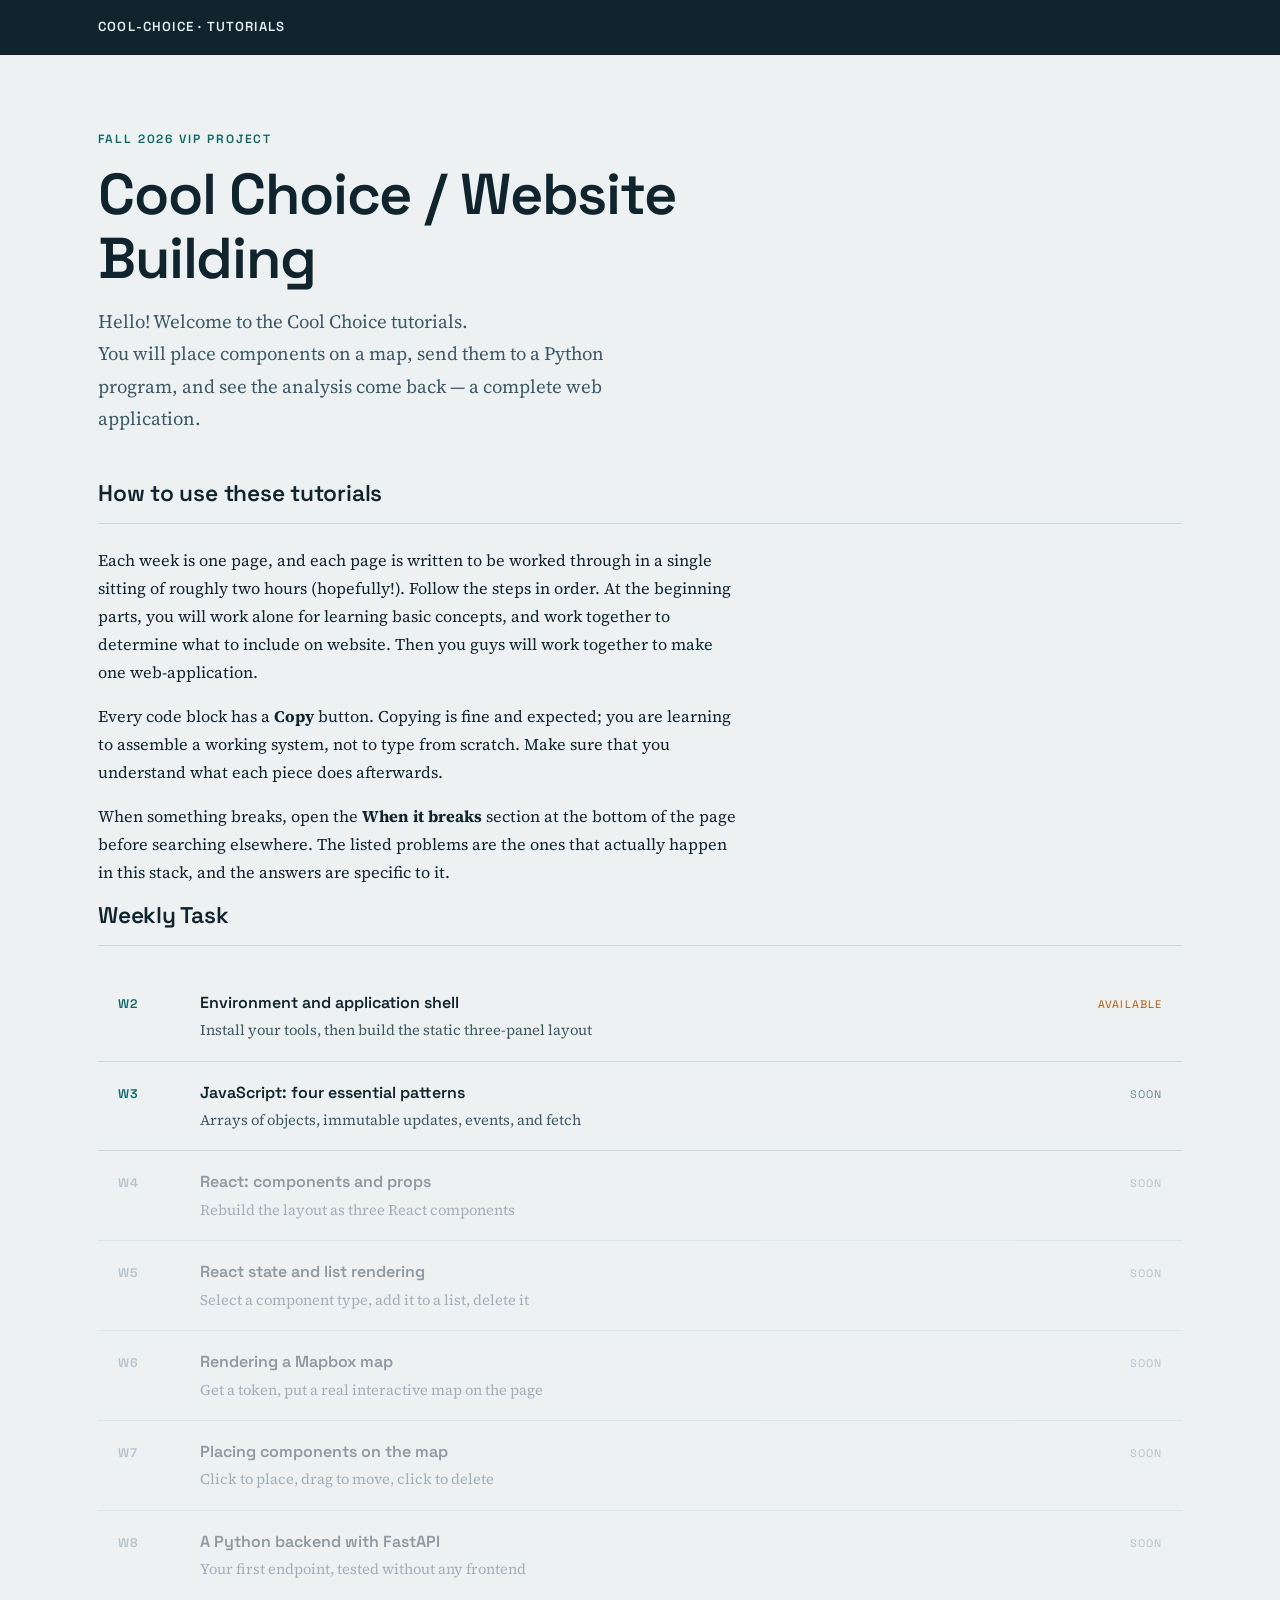
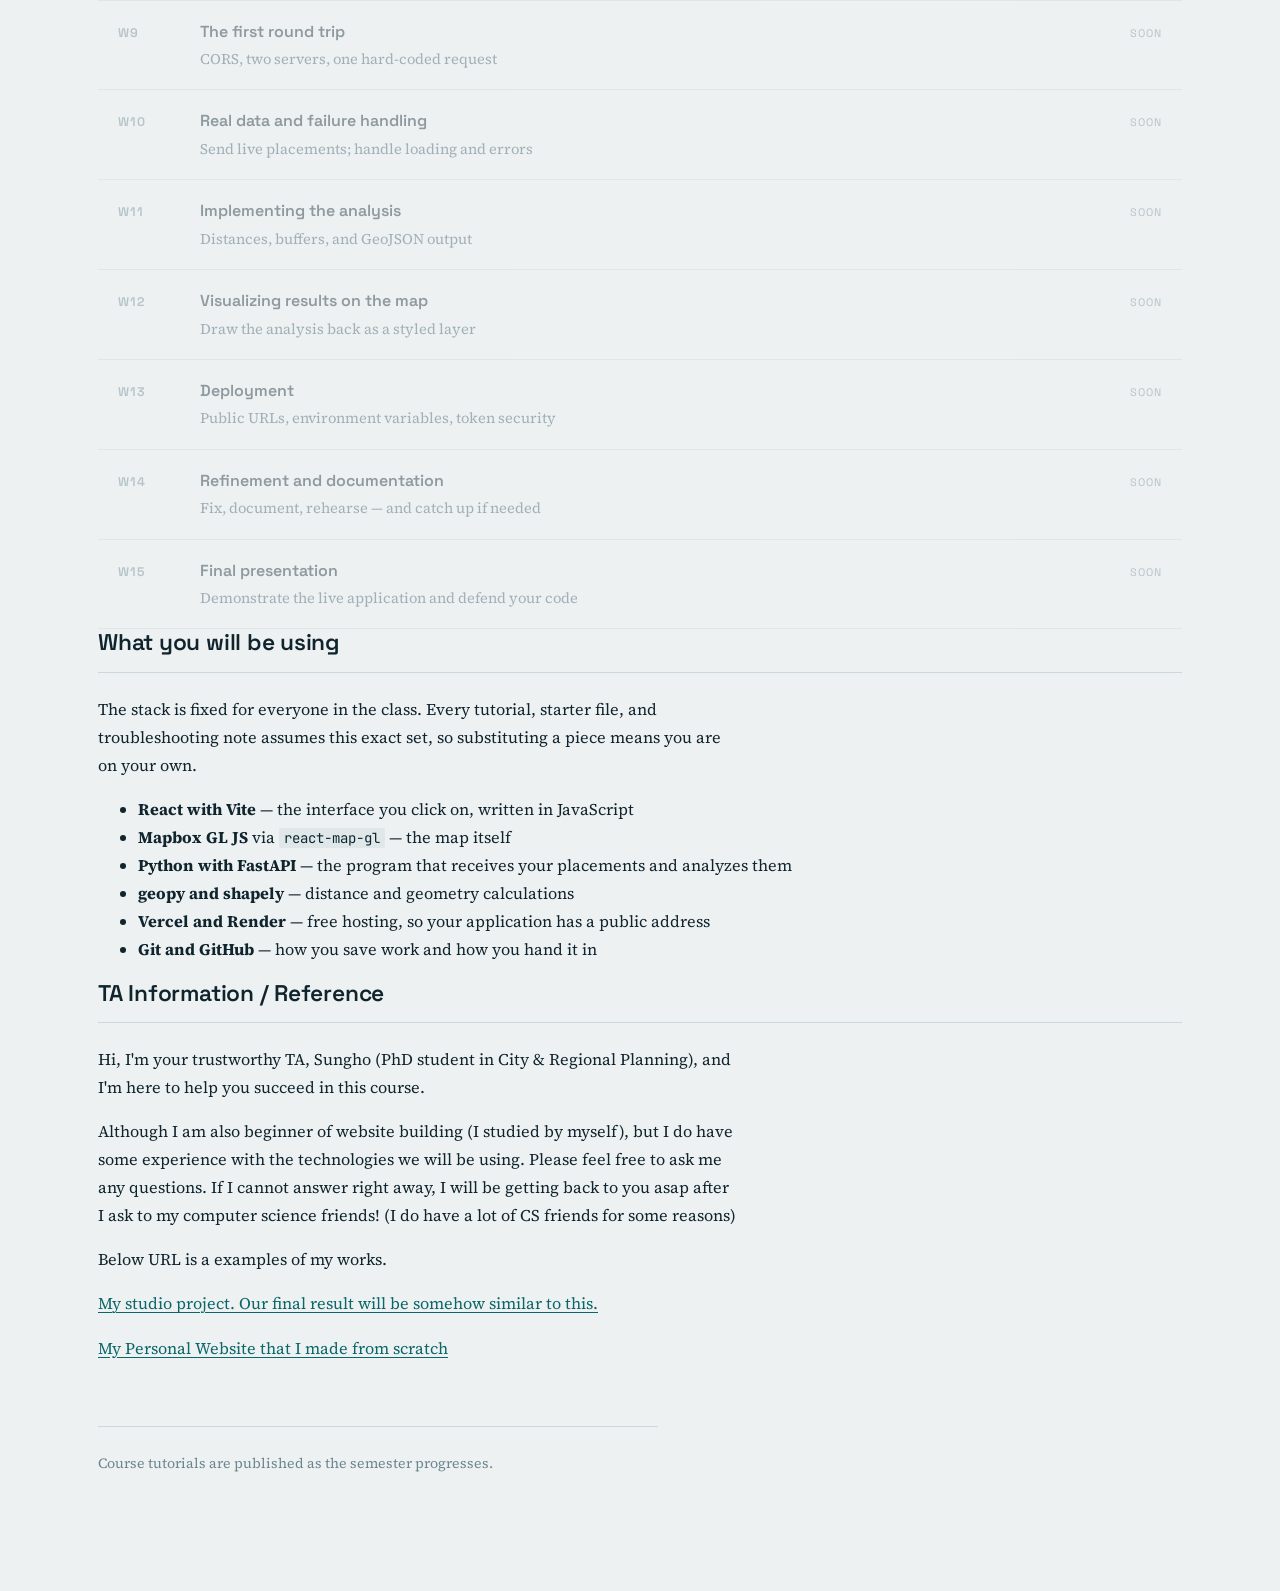
==== index.html @ d1369d83 "Week3 Update" ====
<!DOCTYPE html>
<html lang="en">
<head>
<meta charset="utf-8">
<meta name="viewport" content="width=device-width,initial-scale=1">
<title>Cool App — Weekly Tasks</title>
<link rel="preconnect" href="https://fonts.googleapis.com">
<link rel="preconnect" href="https://fonts.gstatic.com" crossorigin>
<link href="https://fonts.googleapis.com/css2?family=Space+Grotesk:wght@400;500;600;700&family=Source+Serif+4:opsz,wght@8..60,400;8..60,600;8..60,700&family=JetBrains+Mono:wght@400;500&display=swap" rel="stylesheet">
<link rel="stylesheet" href="assets/style.css">
</head>
<body>

<header class="topbar">
  <div class="topbar-inner">
    <a class="brand" href="index.html">Cool-Choice · Tutorials</a>
  </div>
</header>

<div class="shell">

  <div class="hero">
    <p class="eyebrow">Fall 2026 VIP Project</p>
    <h1>Cool Choice / Website Building</h1>
    <p class="dek">Hello! Welcome to the Cool Choice tutorials.</p>
    <p class="dek">You will place components on a map, send them to a Python program, and see the analysis come back — a complete web application.</p>

  </div>

  <section>
    <h2>How to use these tutorials</h2>
    <hr class="h2-rule">
    <p>Each week is one page, and each page is written to be worked through in a single sitting of roughly two hours (hopefully!). Follow the steps in order. At the beginning parts, you will work alone for learning basic concepts, and work together to determine what to include on website. Then you guys will work together to make one web-application.</p>
    <p>Every code block has a <strong>Copy</strong> button. Copying is fine and expected; you are learning to assemble a working system, not to type from scratch. Make sure that you understand what each piece does afterwards.</p>
    <p>When something breaks, open the <strong>When it breaks</strong> section at the bottom of the page before searching elsewhere. The listed problems are the ones that actually happen in this stack, and the answers are specific to it.</p>
  </section>

  <section>
    <h2>Weekly Task</h2>
    <hr class="h2-rule">
    <ul class="weeks">
      <li><a href="week02.html">
        <span class="wk">W2</span>
        <span class="ttl">Environment and application shell<span class="sub">Install your tools, then build the static three-panel layout</span></span>
        <span class="tag ms">Available</span>
      </a></li>
      <li><a href="week03.html">
        <span class="wk">W3</span>
        <span class="ttl">JavaScript: four essential patterns<span class="sub">Arrays of objects, immutable updates, events, and fetch</span></span>
        <span class="tag">Soon</span>
      </a></li>
      <li><span class="locked">
        <span class="wk">W4</span>
        <span class="ttl">React: components and props<span class="sub">Rebuild the layout as three React components</span></span>
        <span class="tag">Soon</span>
      </a></li>
      <li><span class="locked">
        <span class="wk">W5</span>
        <span class="ttl">React state and list rendering<span class="sub">Select a component type, add it to a list, delete it</span></span>
        <span class="tag">Soon</span>
      </a></li>
      <li><span class="locked">
        <span class="wk">W6</span>
        <span class="ttl">Rendering a Mapbox map<span class="sub">Get a token, put a real interactive map on the page</span></span>
        <span class="tag">Soon</span>
      </a></li>
      <li><span class="locked">
        <span class="wk">W7</span>
        <span class="ttl">Placing components on the map<span class="sub">Click to place, drag to move, click to delete</span></span>
        <span class="tag">Soon</span>
      </span></li>
      <li><span class="locked">
        <span class="wk">W8</span>
        <span class="ttl">A Python backend with FastAPI<span class="sub">Your first endpoint, tested without any frontend</span></span>
        <span class="tag">Soon</span>
      </span></li>
      <li><span class="locked">
        <span class="wk">W9</span>
        <span class="ttl">The first round trip<span class="sub">CORS, two servers, one hard-coded request</span></span>
        <span class="tag">Soon</span>
      </span></li>
      <li><span class="locked">
        <span class="wk">W10</span>
        <span class="ttl">Real data and failure handling<span class="sub">Send live placements; handle loading and errors</span></span>
        <span class="tag">Soon</span>
      </span></li>
      <li><span class="locked">
        <span class="wk">W11</span>
        <span class="ttl">Implementing the analysis<span class="sub">Distances, buffers, and GeoJSON output</span></span>
        <span class="tag">Soon</span>
      </span></li>
      <li><span class="locked">
        <span class="wk">W12</span>
        <span class="ttl">Visualizing results on the map<span class="sub">Draw the analysis back as a styled layer</span></span>
        <span class="tag">Soon</span>
      </span></li>
      <li><span class="locked">
        <span class="wk">W13</span>
        <span class="ttl">Deployment<span class="sub">Public URLs, environment variables, token security</span></span>
        <span class="tag">Soon</span>
      </span></li>
      <li><span class="locked">
        <span class="wk">W14</span>
        <span class="ttl">Refinement and documentation<span class="sub">Fix, document, rehearse — and catch up if needed</span></span>
        <span class="tag">Soon</span>
      </span></li>
      <li><span class="locked">
        <span class="wk">W15</span>
        <span class="ttl">Final presentation<span class="sub">Demonstrate the live application and defend your code</span></span>
        <span class="tag">Soon</span>
      </span></li>
    </ul>
  </section>

  <section>
    <h2>What you will be using</h2>
    <hr class="h2-rule">
    <p>The stack is fixed for everyone in the class. Every tutorial, starter file, and troubleshooting note assumes this exact set, so substituting a piece means you are on your own.</p>
    <ul>
      <li><strong>React with Vite</strong> — the interface you click on, written in JavaScript</li>
      <li><strong>Mapbox GL JS</strong> via <code>react-map-gl</code> — the map itself</li>
      <li><strong>Python with FastAPI</strong> — the program that receives your placements and analyzes them</li>
      <li><strong>geopy and shapely</strong> — distance and geometry calculations</li>
      <li><strong>Vercel and Render</strong> — free hosting, so your application has a public address</li>
      <li><strong>Git and GitHub</strong> — how you save work and how you hand it in</li>
    </ul>
  </section>

  <section>
    <h2>TA Information / Reference</h2>
    <hr class="h2-rule">
    <p>Hi, I'm your trustworthy TA, Sungho (PhD student in City & Regional Planning), and I'm here to help you succeed in this course.</p>
    <p>Although I am also beginner of website building (I studied by myself), but I do have some experience with the technologies we will be using. Please feel free to ask me any questions. If I cannot answer right away, I will be getting back to you asap after I ask to my computer science friends! (I do have a lot of CS friends for some reasons)</p>
    <p>Below URL is a examples of my works.</p>
    <p><a href="https://synn-arch.github.io/BanchoHistory/" target="_blank" rel="noopener noreferrer">My studio project. Our final result will be somehow similar to this.</a></p>
    <p><a href="https://sunghosynn.xyz/" target="_blank" rel="noopener noreferrer">My Personal Website that I made from scratch</a></p>
  </section>

  <p class="foot">Course tutorials are published as the semester progresses.</p>

</div>

<script src="assets/app.js"></script>
</body>
</html>
---- assets/style.css ----
/* =========================================================
   Spatial App — course tutorials
   Shared stylesheet
   ========================================================= */

:root {
  --ink:        #10242E;
  --ink-2:      #3B5866;
  --ink-3:      #6B858F;
  --paper:      #EDF1F2;
  --surface:    #FFFFFF;
  --rule:       #CBD8DC;
  --rule-soft:  #E1E9EB;
  --accent:     #0F8B8D;
  --accent-deep:#0A6668;
  --accent-wash:#E3F1F1;
  --amber:      #B45309;
  --amber-wash: #FDF4E7;
  --amber-rule: #E8C89A;
  --code-bg:    #0D2029;
  --code-fg:    #D9E6EA;
  --code-dim:   #7FA0AB;

  --shell: 1140px;
  --spine: 210px;

  --font-display: "Space Grotesk", "Segoe UI", sans-serif;
  --font-body: "Source Serif 4", Georgia, serif;
  --font-mono: "JetBrains Mono", "SFMono-Regular", Consolas, monospace;
}

*, *::before, *::after { box-sizing: border-box; }

html { scroll-behavior: smooth; scroll-padding-top: 90px; }
@media (prefers-reduced-motion: reduce) {
  html { scroll-behavior: auto; }
  * { animation-duration: 0.01ms !important; transition-duration: 0.01ms !important; }
}

body {
  margin: 0;
  background: var(--paper);
  color: var(--ink);
  font-family: var(--font-body);
  font-size: 1.02rem;
  line-height: 1.72;
  -webkit-font-smoothing: antialiased;
}

/* ---------- top bar ---------------------------------- */

.topbar {
  position: sticky;
  top: 0;
  z-index: 40;
  background: var(--ink);
  color: #E6EEF0;
  border-bottom: 1px solid #0A1A22;
}
.topbar-inner {
  max-width: var(--shell);
  margin: 0 auto;
  padding: 0 28px;
  height: 54px;
  display: flex;
  align-items: center;
  gap: 22px;
}
.brand {
  font-family: var(--font-display);
  font-weight: 600;
  font-size: 0.82rem;
  letter-spacing: 0.09em;
  text-transform: uppercase;
  color: #E6EEF0;
  text-decoration: none;
  white-space: nowrap;
}
.brand:hover { color: #fff; }

.ticks { display: flex; gap: 3px; margin-left: auto; align-items: center; }
.ticks .tick {
  width: 13px; height: 5px;
  background: #2C4653;
  border-radius: 1px;
}
.ticks .tick.done { background: #547682; }
.ticks .tick.now  { background: var(--accent); width: 26px; }
.ticks-label {
  font-family: var(--font-display);
  font-size: 0.72rem;
  letter-spacing: 0.08em;
  color: #93AEB7;
  margin-left: 10px;
  white-space: nowrap;
}
@media (max-width: 720px) { .ticks { display: none; } }

/* ---------- page frame ------------------------------- */

.shell {
  max-width: var(--shell);
  margin: 0 auto;
  padding: 0 28px 100px;
}

.layout {
  display: grid;
  grid-template-columns: var(--spine) minmax(0, 1fr);
  gap: 48px;
  align-items: start;
}
@media (max-width: 940px) {
  .layout { grid-template-columns: minmax(0, 1fr); gap: 0; }
}

/* ---------- header ----------------------------------- */

.page-head { padding: 52px 0 30px; }
.eyebrow {
  font-family: var(--font-display);
  font-size: 0.75rem;
  font-weight: 600;
  letter-spacing: 0.16em;
  text-transform: uppercase;
  color: var(--accent-deep);
  margin: 0 0 12px;
}
h1 {
  font-family: var(--font-display);
  font-weight: 600;
  font-size: clamp(1.72rem, 5.4vw, 2.85rem);
  line-height: 1.12;
  letter-spacing: -0.02em;
  margin: 0 0 14px;
}
.dek {
  font-size: 1.12rem;
  color: var(--ink-2);
  max-width: 80ch;
  margin: 0;
}
.meta {
  display: flex;
  flex-wrap: wrap;
  gap: 8px 10px;
  margin-top: 22px;
  padding-top: 20px;
  border-top: 1px solid var(--rule);
}
.chip {
  font-family: var(--font-display);
  font-size: 0.74rem;
  letter-spacing: 0.05em;
  text-transform: uppercase;
  color: var(--ink-2);
  background: var(--surface);
  border: 1px solid var(--rule);
  border-radius: 2px;
  padding: 5px 10px;
}
.chip.hot {
  color: #fff;
  background: var(--accent-deep);
  border-color: var(--accent-deep);
}

/* ---------- waypoint spine --------------------------- */

.spine {
  position: sticky;
  top: 86px;
  padding-top: 52px;
}
@media (max-width: 940px) { .spine { display: none; } }

.spine-title {
  font-family: var(--font-display);
  font-size: 0.7rem;
  font-weight: 600;
  letter-spacing: 0.14em;
  text-transform: uppercase;
  color: var(--ink-3);
  margin: 0 0 16px;
}
.spine ol { list-style: none; margin: 0; padding: 0; position: relative; }
.spine ol::before {
  content: "";
  position: absolute;
  left: 6px; top: 8px; bottom: 8px;
  border-left: 1px dashed var(--rule);
}
.spine li { position: relative; padding: 0 0 15px 26px; }
.spine li::before {
  content: "";
  position: absolute;
  left: 2px; top: 8px;
  width: 9px; height: 9px;
  border-radius: 50%;
  background: var(--paper);
  border: 1.5px solid var(--rule);
  transition: background 0.18s, border-color 0.18s, transform 0.18s;
}
.spine a {
  font-family: var(--font-display);
  font-size: 0.82rem;
  line-height: 1.4;
  color: var(--ink-2);
  text-decoration: none;
  display: block;
}
.spine a:hover { color: var(--accent-deep); }
.spine li.active::before {
  background: var(--accent);
  border-color: var(--accent);
  transform: scale(1.25);
}
.spine li.active a { color: var(--ink); font-weight: 600; }

/* ---------- sections --------------------------------- */

.content { min-width: 0; }
.content > section { padding-top: 8px; margin-bottom: 46px; }

h2 {
  font-family: var(--font-display);
  font-weight: 600;
  font-size: 1.42rem;
  letter-spacing: -0.01em;
  line-height: 1.25;
  margin: 0 0 4px;
  display: flex;
  align-items: baseline;
  gap: 12px;
}
h2 .n {
  font-size: 0.78rem;
  font-weight: 600;
  letter-spacing: 0.08em;
  color: var(--accent-deep);
  background: var(--accent-wash);
  border-radius: 2px;
  padding: 3px 7px;
  flex: none;
  transform: translateY(-2px);
}
.h2-rule { border: 0; border-top: 1px solid var(--rule); margin: 14px 0 22px; }

h3 {
  font-family: var(--font-display);
  font-weight: 600;
  font-size: 1.02rem;
  letter-spacing: 0.01em;
  margin: 30px 0 8px;
}

p { margin: 0 0 16px; max-width: 80ch; }
.content ul, .content ol { max-width: 80ch; padding-left: 22px; margin: 0 0 16px; }
.content li { margin-bottom: 7px; }

a { color: var(--accent-deep); text-underline-offset: 3px; }
a:hover { color: var(--ink); }

strong { font-weight: 700; }

code {
  font-family: var(--font-mono);
  font-size: 0.86em;
  background: #DFE7E9;
  color: #0B2731;
  padding: 1px 5px;
  border-radius: 2px;
  overflow-wrap: anywhere;
}

p, li, h1, h2, h3, .dek, .ttl, summary { overflow-wrap: break-word; }

/* ---------- goals card ------------------------------- */

.goals {
  background: var(--surface);
  border: 1px solid var(--rule);
  border-left: 3px solid var(--accent);
  border-radius: 3px;
  padding: 22px 26px 8px;
  margin-bottom: 42px;
}
.goals h2 { font-size: 0.76rem; letter-spacing: 0.14em; text-transform: uppercase; color: var(--ink-3); margin-bottom: 12px; }
.goals ul { list-style: none; padding: 0; margin: 0; }
.goals li {
  position: relative;
  padding-left: 22px;
  margin-bottom: 9px;
  color: var(--ink-2);
}
.goals li::before {
  content: "";
  position: absolute;
  left: 2px; top: 11px;
  width: 7px; height: 7px;
  background: var(--accent);
  border-radius: 50%;
}

/* ---------- code blocks ------------------------------ */

figure.code {
  margin: 20px 0 24px;
  min-width: 0;
  max-width: 100%;
  background: var(--code-bg);
  border-radius: 4px;
  overflow: hidden;
}
figure.code .bar {
  display: flex;
  align-items: center;
  gap: 12px;
  padding: 8px 12px 8px 14px;
  background: #0A1A22;
  border-bottom: 1px solid #1B333E;
}
figure.code .file {
  font-family: var(--font-mono);
  font-size: 0.74rem;
  color: var(--code-dim);
  letter-spacing: 0.02em;
}
figure.code .copy {
  margin-left: auto;
  font-family: var(--font-display);
  font-size: 0.7rem;
  font-weight: 500;
  letter-spacing: 0.08em;
  text-transform: uppercase;
  color: #9FBCC5;
  background: transparent;
  border: 1px solid #26424F;
  border-radius: 2px;
  padding: 4px 10px;
  cursor: pointer;
  transition: color 0.15s, border-color 0.15s, background 0.15s;
}
figure.code .copy:hover { color: #fff; border-color: #3E6675; background: #14293380; }
figure.code .copy.ok { color: #6FD3C8; border-color: #2E6A63; }
figure.code pre {
  margin: 0;
  padding: 16px 18px;
  overflow-x: auto;
}
figure.code code {
  background: none;
  overflow-wrap: normal;
  color: var(--code-fg);
  padding: 0;
  font-size: 0.83rem;
  line-height: 1.52;
  white-space: pre;
}
figure.code .cm { color: #6C8F9B; font-style: italic; }
figure.code .todo { color: #F0B45E; font-style: italic; }

/* terminal variant */
figure.code.term { background: #08161C; }
figure.code.term .bar { background: #061219; }
figure.code.term code { color: #C6DDE2; }
figure.code.term .pr { color: #4FA8A0; }

/* ---------- callouts --------------------------------- */

.note, .warn {
  border-radius: 3px;
  padding: 16px 20px;
  margin: 22px 0 26px;
  font-size: 0.97rem;
}
.note p:last-child, .warn p:last-child { margin-bottom: 0; }
.note {
  background: var(--surface);
  border: 1px solid var(--rule);
  border-left: 3px solid var(--ink-3);
}
.warn {
  background: var(--amber-wash);
  border: 1px solid var(--amber-rule);
  border-left: 3px solid var(--amber);
}
.note .lbl, .warn .lbl {
  display: block;
  font-family: var(--font-display);
  font-size: 0.7rem;
  font-weight: 600;
  letter-spacing: 0.14em;
  text-transform: uppercase;
  margin-bottom: 6px;
}
.note .lbl { color: var(--ink-3); }
.warn .lbl { color: var(--amber); }

/* ---------- OS tabs ---------------------------------- */

.tabs { margin: 20px 0 26px; }
.tabs-bar { display: flex; gap: 4px; border-bottom: 1px solid var(--rule); }
.tabs-bar button {
  font-family: var(--font-display);
  font-size: 0.82rem;
  font-weight: 500;
  color: var(--ink-2);
  background: none;
  border: 0;
  border-bottom: 2px solid transparent;
  padding: 8px 14px;
  cursor: pointer;
  margin-bottom: -1px;
}
.tabs-bar button:hover { color: var(--ink); }
.tabs-bar button[aria-selected="true"] {
  color: var(--accent-deep);
  border-bottom-color: var(--accent);
  font-weight: 600;
}
.tabs-panel { padding-top: 18px; }
.tabs-panel[hidden] { display: none; }

/* ---------- troubleshooting -------------------------- */

.trouble { margin: 26px 0 0; }
.trouble details {
  background: var(--surface);
  border: 1px solid var(--rule);
  border-radius: 3px;
  margin-bottom: 8px;
}
.trouble summary {
  cursor: pointer;
  padding: 12px 16px;
  font-family: var(--font-display);
  font-size: 0.9rem;
  font-weight: 500;
  color: var(--ink);
  list-style: none;
  display: flex;
  gap: 10px;
  align-items: baseline;
}
.trouble summary::-webkit-details-marker { display: none; }
.trouble summary::before {
  content: "+";
  font-family: var(--font-mono);
  color: var(--accent);
  font-weight: 700;
  flex: none;
}
.trouble details[open] summary::before { content: "\2013"; }
.trouble .body { padding: 0 16px 4px 38px; font-size: 0.96rem; }

/* ---------- checklist -------------------------------- */

.submit {
  background: var(--surface);
  border: 1px solid var(--rule);
  border-top: 3px solid var(--ink);
  border-radius: 3px;
  padding: 24px 28px;
}
.submit h2 { margin-bottom: 6px; }
.check { list-style: none; padding: 0; margin: 16px 0 0; max-width: none; }
.check li { margin-bottom: 12px; }
.check label {
  display: flex;
  gap: 12px;
  align-items: flex-start;
  cursor: pointer;
  font-size: 0.98rem;
}
.check input {
  appearance: none;
  flex: none;
  width: 17px; height: 17px;
  margin-top: 5px;
  border: 1.5px solid var(--ink-3);
  border-radius: 2px;
  background: var(--surface);
  cursor: pointer;
  position: relative;
}
.check input:checked { background: var(--accent); border-color: var(--accent); }
.check input:checked::after {
  content: "";
  position: absolute;
  left: 5px; top: 1px;
  width: 4px; height: 9px;
  border: solid #fff;
  border-width: 0 2px 2px 0;
  transform: rotate(42deg);
}
.check input:focus-visible { outline: 2px solid var(--accent-deep); outline-offset: 2px; }
.check li.done label { color: var(--ink-3); text-decoration: line-through; }

/* ---------- week nav --------------------------------- */

.weeknav {
  display: flex;
  gap: 14px;
  margin-top: 54px;
  padding-top: 26px;
  border-top: 1px solid var(--rule);
}
.weeknav a {
  flex: 1;
  text-decoration: none;
  background: var(--surface);
  border: 1px solid var(--rule);
  border-radius: 3px;
  padding: 14px 18px;
  transition: border-color 0.15s, transform 0.15s;
}
.weeknav a:hover { border-color: var(--accent); transform: translateY(-1px); }
.weeknav .dir {
  display: block;
  font-family: var(--font-display);
  font-size: 0.68rem;
  letter-spacing: 0.14em;
  text-transform: uppercase;
  color: var(--ink-3);
  margin-bottom: 3px;
}
.weeknav .ttl { font-family: var(--font-display); font-size: 0.95rem; font-weight: 600; color: var(--ink); }
.weeknav a.next { text-align: right; }

/* ---------- index page ------------------------------- */

.hero { padding: 74px 0 46px; }
.hero h1 { font-size: clamp(2.3rem, 5.6vw, 3.6rem); max-width: 20ch; }
.hero .dek { font-size: 1.18rem; max-width: 56ch; }

.pipeline {
  display: grid;
  grid-template-columns: repeat(auto-fit, minmax(160px, 1fr));
  gap: 12px;
  margin: 38px 0 8px;
}
.stage {
  background: var(--surface);
  border: 1px solid var(--rule);
  border-radius: 3px;
  padding: 16px 18px;
  position: relative;
}
.stage .k {
  font-family: var(--font-display);
  font-size: 0.68rem;
  letter-spacing: 0.14em;
  text-transform: uppercase;
  color: var(--accent-deep);
  display: block;
  margin-bottom: 5px;
}
.stage .v { font-size: 0.93rem; color: var(--ink-2); }

.weeks { list-style: none; padding: 0; margin: 26px 0 0; max-width: none; }
.weeks li { margin: 0; }
.weeks a, .weeks .locked {
  display: grid;
  grid-template-columns: 62px minmax(0, 1fr) auto;
  gap: 20px;
  align-items: baseline;
  padding: 17px 20px;
  border-bottom: 1px solid var(--rule);
  text-decoration: none;
  color: inherit;
}
.weeks a:hover { background: var(--surface); }
.weeks .wk {
  font-family: var(--font-display);
  font-size: 0.78rem;
  font-weight: 600;
  letter-spacing: 0.08em;
  color: var(--accent-deep);
}
.weeks .ttl { font-family: var(--font-display); font-weight: 600; font-size: 1rem; }
.weeks .sub { display: block; font-family: var(--font-body); font-weight: 400; font-size: 0.92rem; color: var(--ink-2); margin-top: 2px; }
.weeks .tag {
  font-family: var(--font-display);
  font-size: 0.68rem;
  letter-spacing: 0.1em;
  text-transform: uppercase;
  color: var(--ink-3);
  white-space: nowrap;
}
.weeks .tag.ms { color: var(--amber); }
.weeks .locked { opacity: 0.42; }
.weeks .locked .wk { color: var(--ink-3); }

.foot {
  margin-top: 64px;
  padding-top: 24px;
  border-top: 1px solid var(--rule);
  font-size: 0.88rem;
  color: var(--ink-3);
}

/* ---------- small screens ---------------------------- */

@media (max-width: 560px) {
  .shell { padding: 0 18px 72px; }
  .topbar-inner { padding: 0 18px; }
  body { font-size: 0.98rem; }
  .page-head { padding: 34px 0 22px; }
  .hero { padding: 46px 0 32px; }
  .hero h1 { font-size: clamp(1.9rem, 8vw, 2.6rem); }
  .goals { padding: 18px 20px 6px; }
  .submit { padding: 20px 20px; }
  .note, .warn { padding: 14px 16px; }
  figure.code pre { padding: 14px 14px; }
  figure.code code { font-size: 0.78rem; }
  .weeknav { flex-direction: column; }
  .weeknav a.next { text-align: left; }
  .weeks a, .weeks .locked {
    grid-template-columns: 44px minmax(0, 1fr);
    row-gap: 4px;
    padding: 15px 4px;
  }
  .weeks .tag { grid-column: 2; }
  .trouble .body { padding-left: 20px; }
}
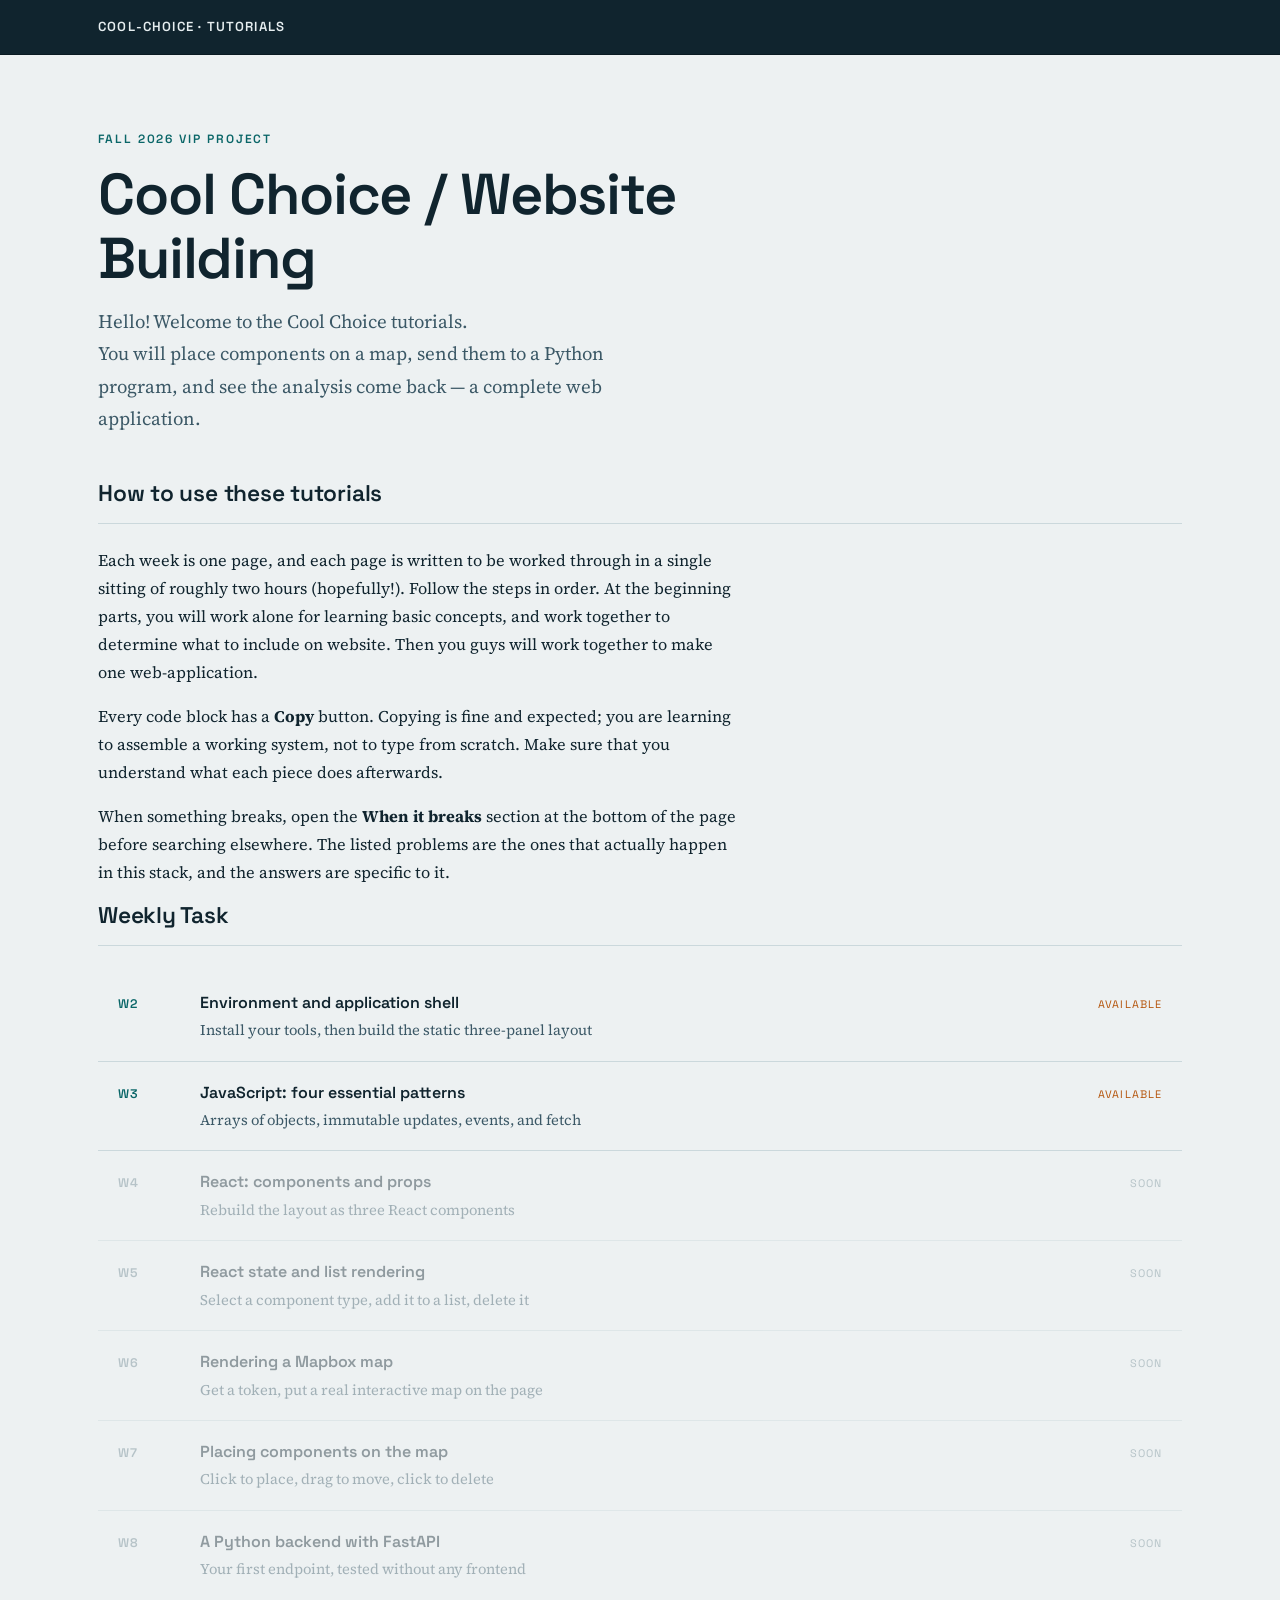
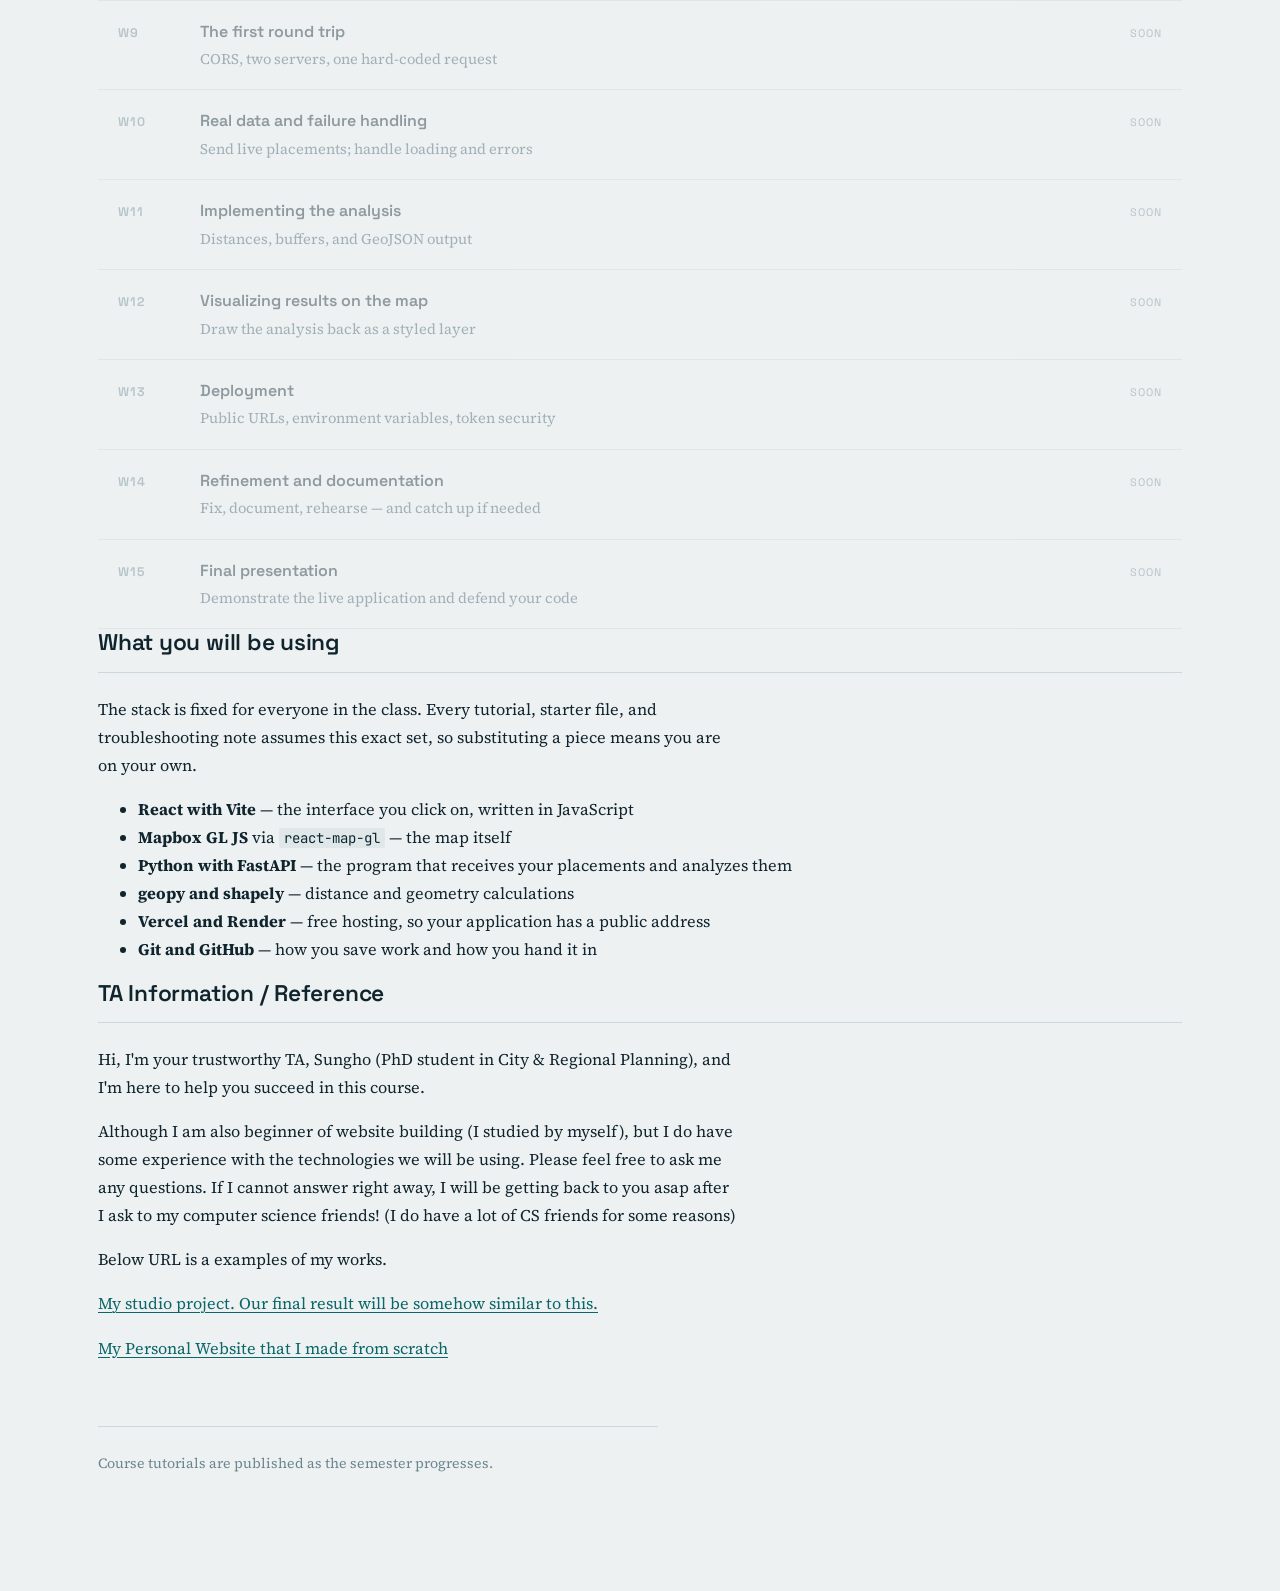
==== commit 7bcf049a: "Week3 Error" ====
--- a/index.html
+++ b/index.html
@@ -47,7 +47,7 @@
       <li><a href="week03.html">
         <span class="wk">W3</span>
         <span class="ttl">JavaScript: four essential patterns<span class="sub">Arrays of objects, immutable updates, events, and fetch</span></span>
-        <span class="tag">Soon</span>
+        <span class="tag ms">Available</span>
       </a></li>
       <li><span class="locked">
         <span class="wk">W4</span>
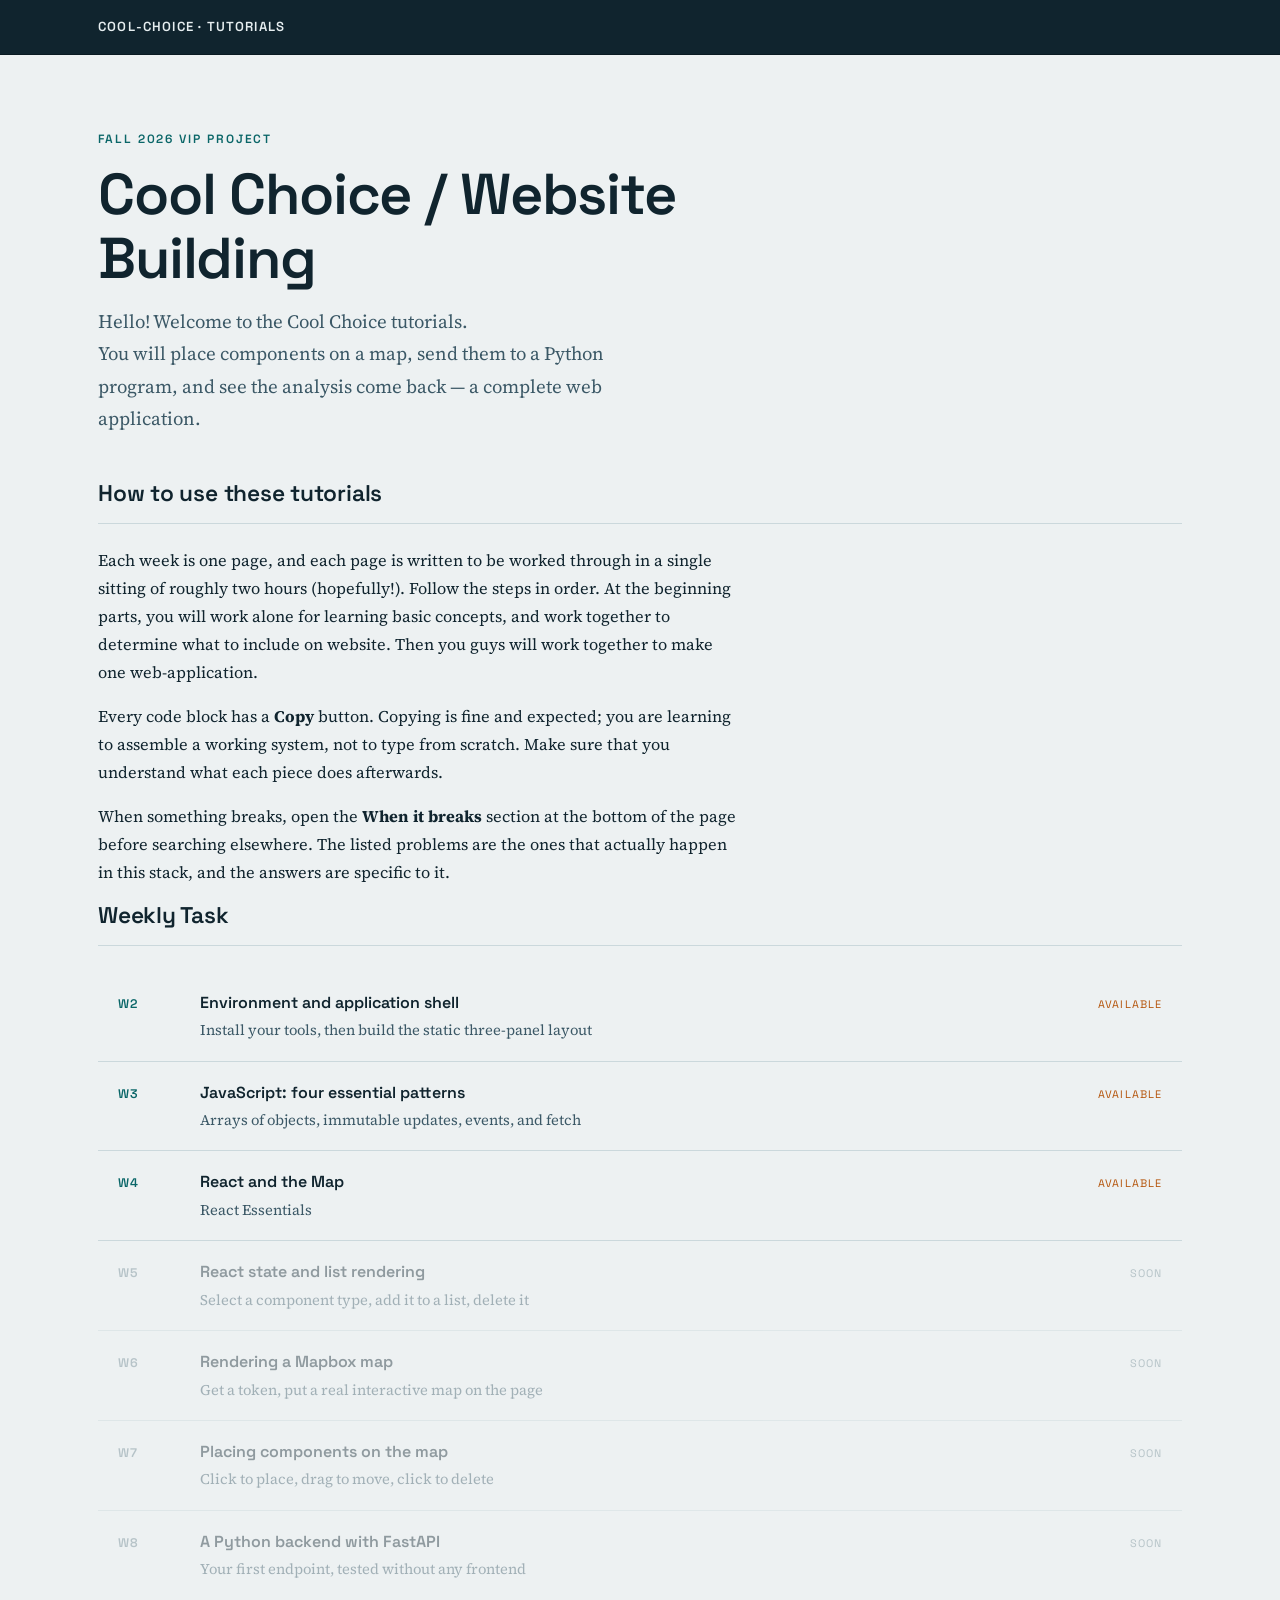
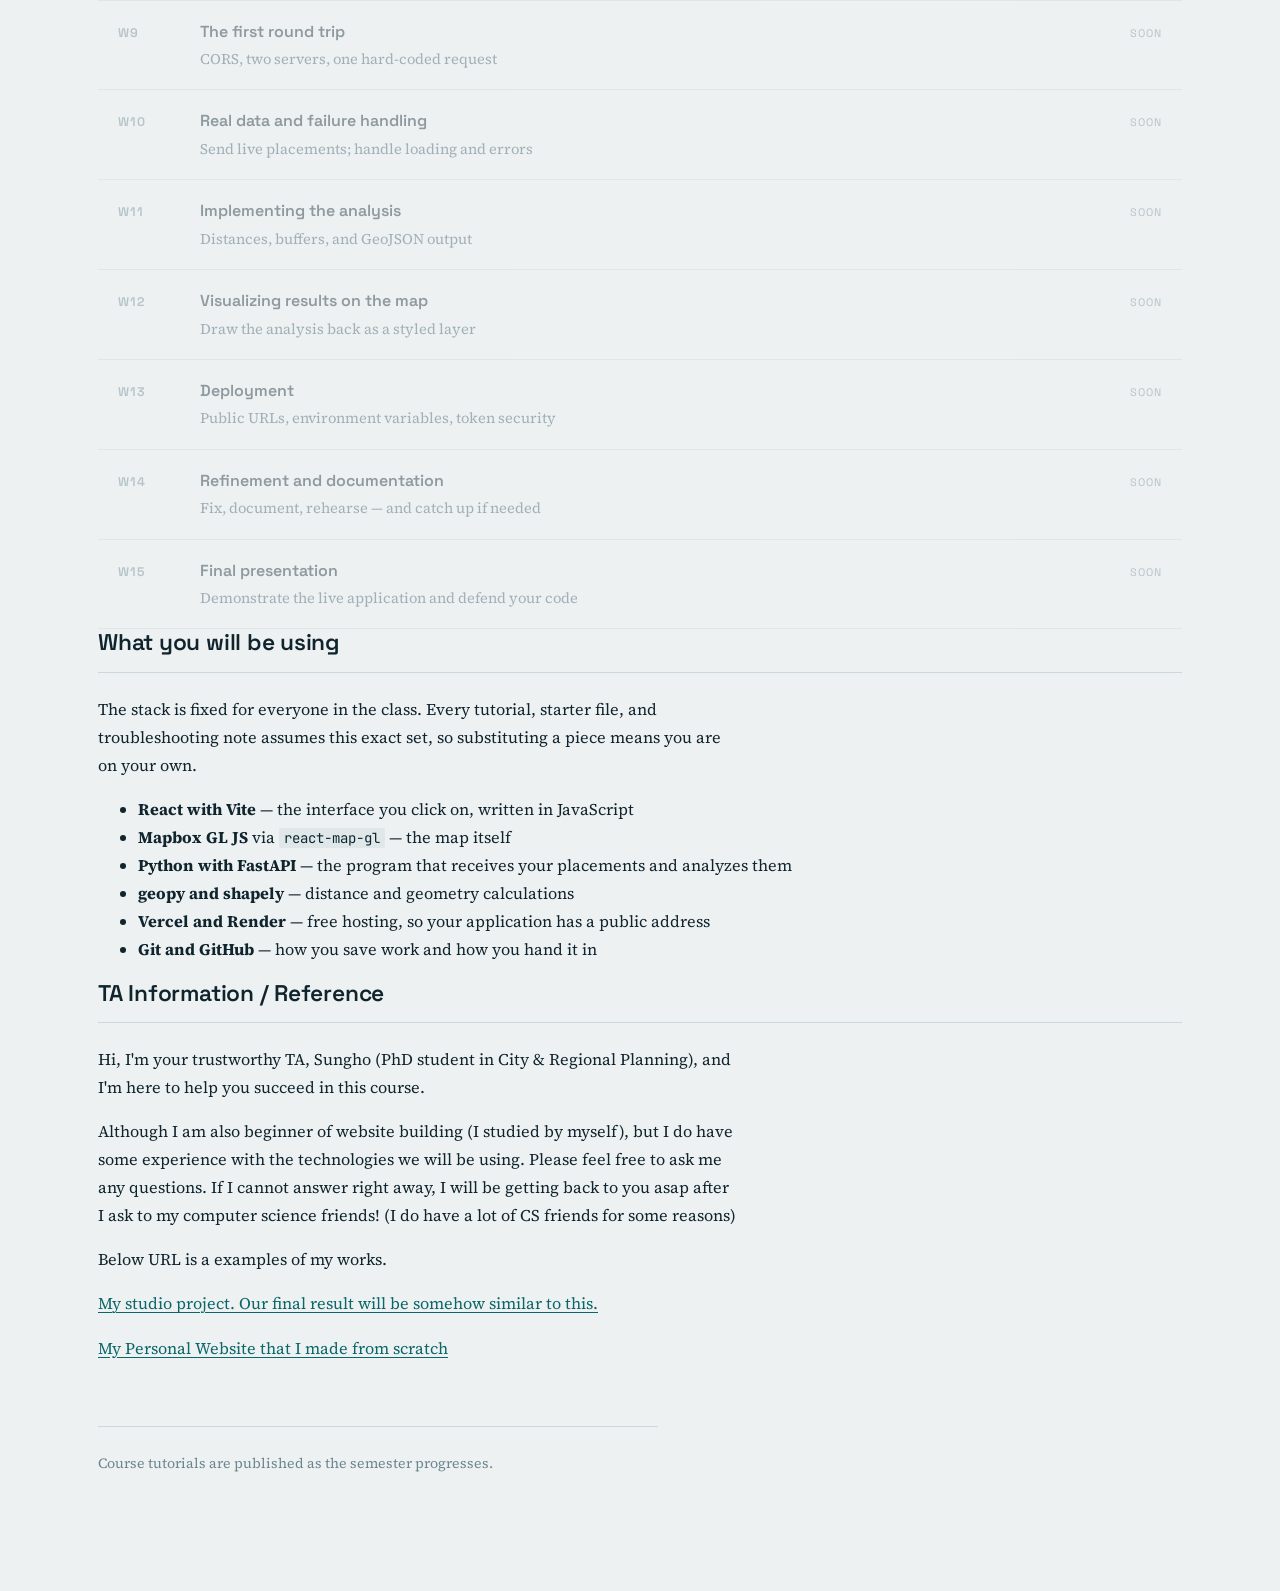
==== commit 00aeeac8: "Update Week4" ====
--- a/index.html
+++ b/index.html
@@ -49,10 +49,10 @@
         <span class="ttl">JavaScript: four essential patterns<span class="sub">Arrays of objects, immutable updates, events, and fetch</span></span>
         <span class="tag ms">Available</span>
       </a></li>
-      <li><span class="locked">
+      <li><a href="week04.html">
         <span class="wk">W4</span>
-        <span class="ttl">React: components and props<span class="sub">Rebuild the layout as three React components</span></span>
-        <span class="tag">Soon</span>
+        <span class="ttl">React and the Map<span class="sub">React Essentials</span></span>
+        <span class="tag ms">Available</span>
       </a></li>
       <li><span class="locked">
         <span class="wk">W5</span>
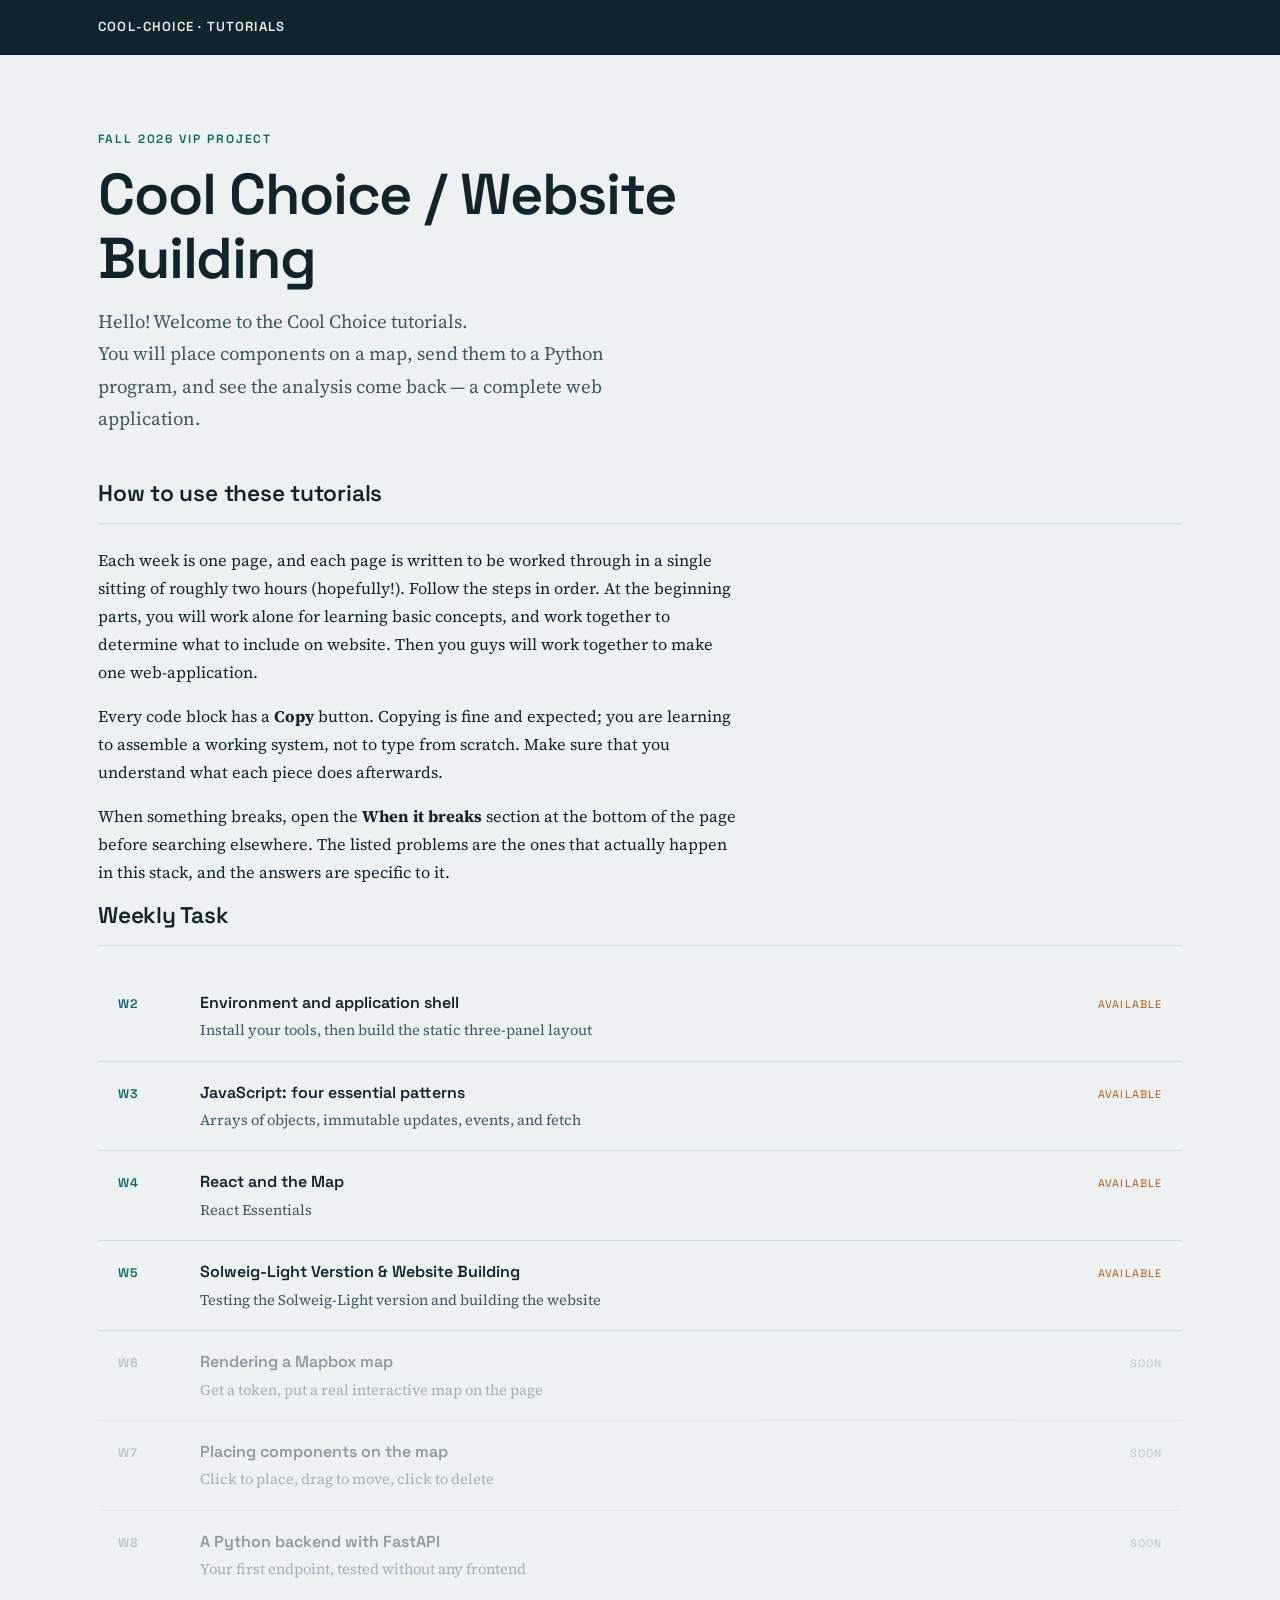
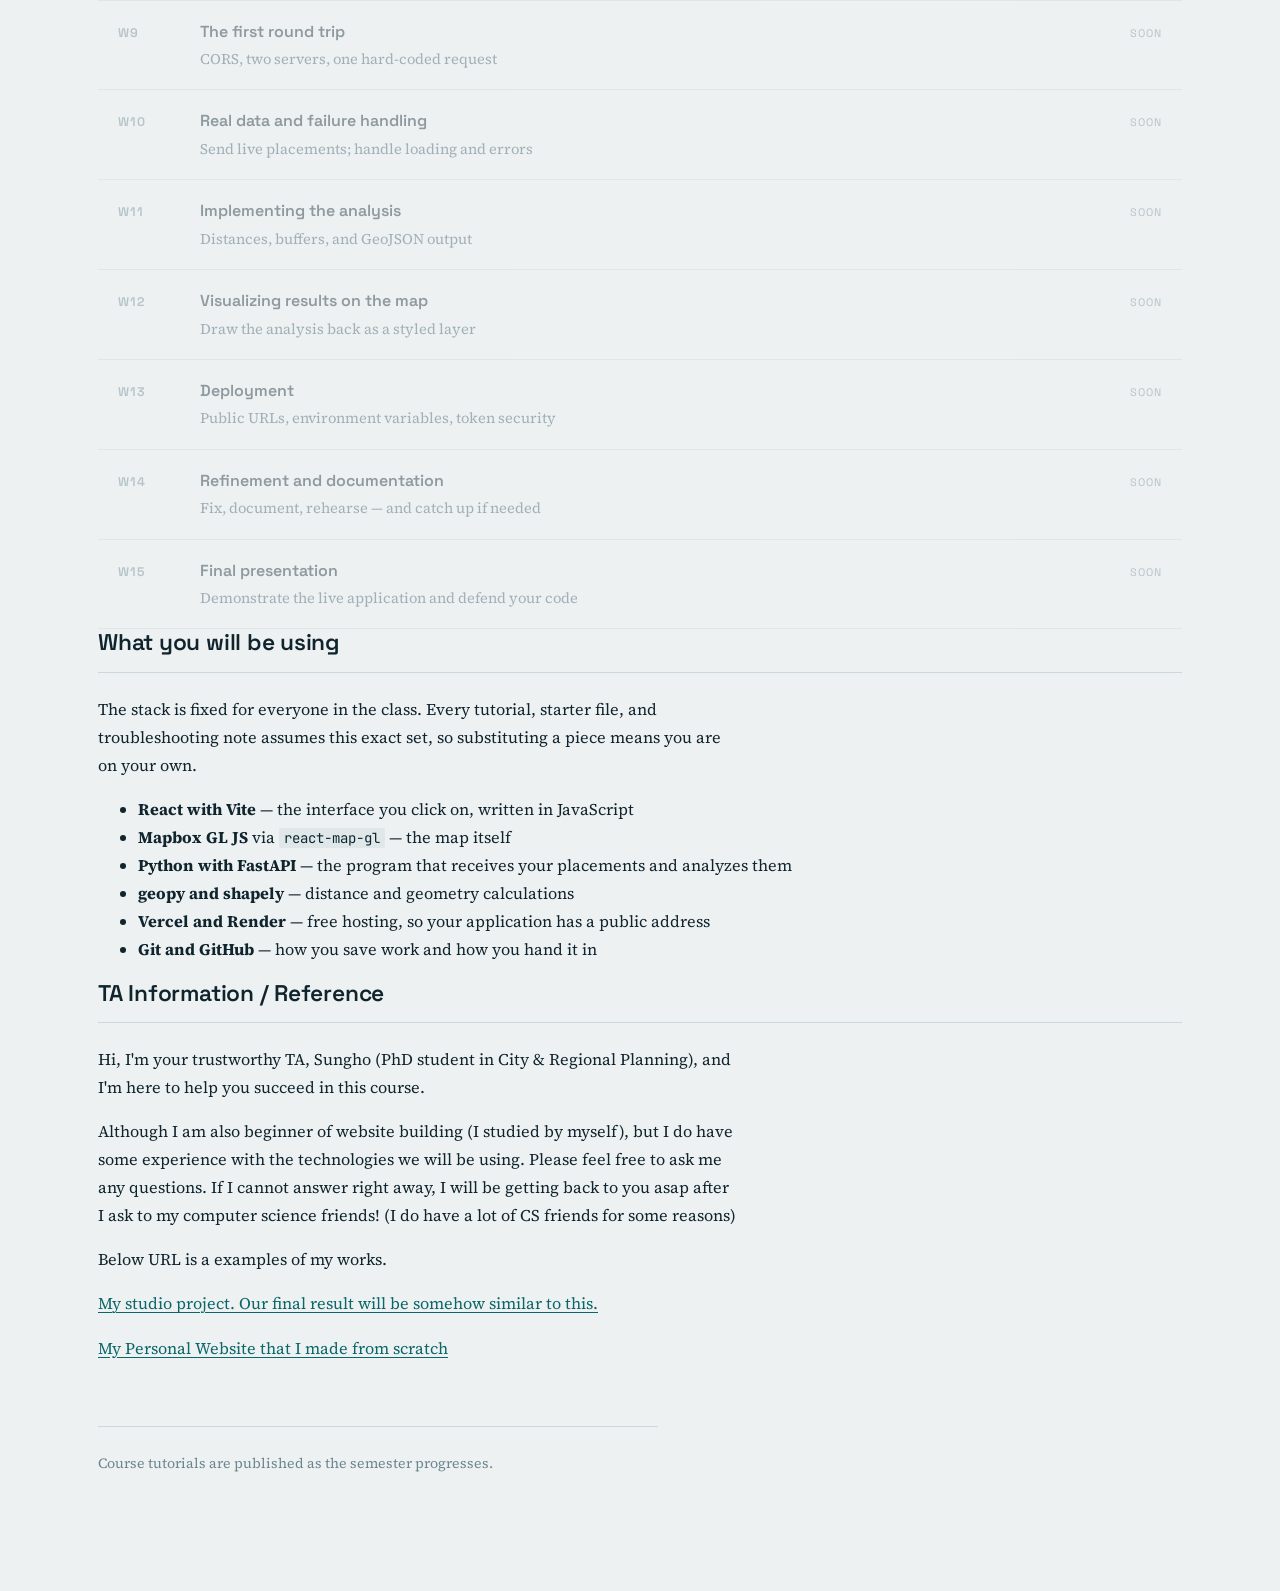
==== commit e87c5784: "Week5" ====
--- a/index.html
+++ b/index.html
@@ -54,10 +54,10 @@
         <span class="ttl">React and the Map<span class="sub">React Essentials</span></span>
         <span class="tag ms">Available</span>
       </a></li>
-      <li><span class="locked">
+      <li><a href="week05.html">
         <span class="wk">W5</span>
-        <span class="ttl">React state and list rendering<span class="sub">Select a component type, add it to a list, delete it</span></span>
-        <span class="tag">Soon</span>
+        <span class="ttl">Solweig-Light Verstion & Website Building<span class="sub">Testing the Solweig-Light version and building the website</span></span>
+        <span class="tag ms">Available</span>
       </a></li>
       <li><span class="locked">
         <span class="wk">W6</span>
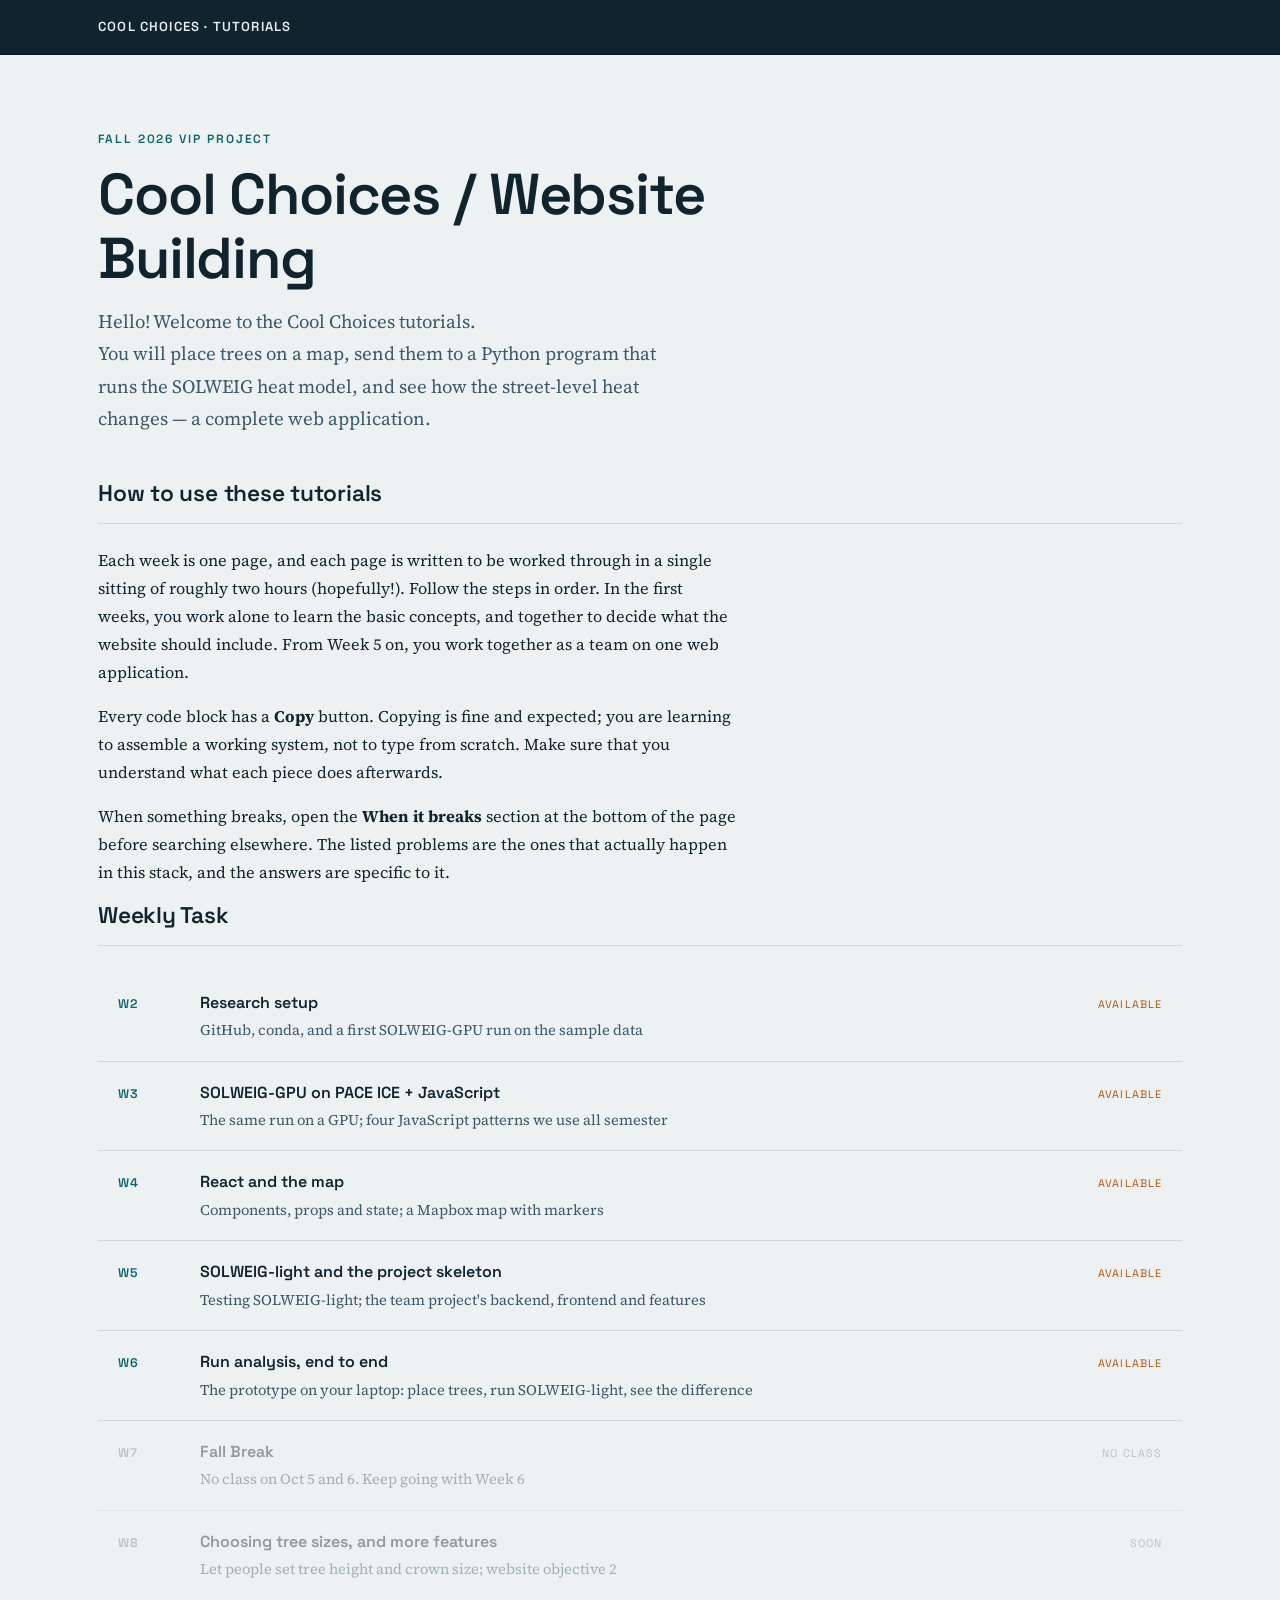
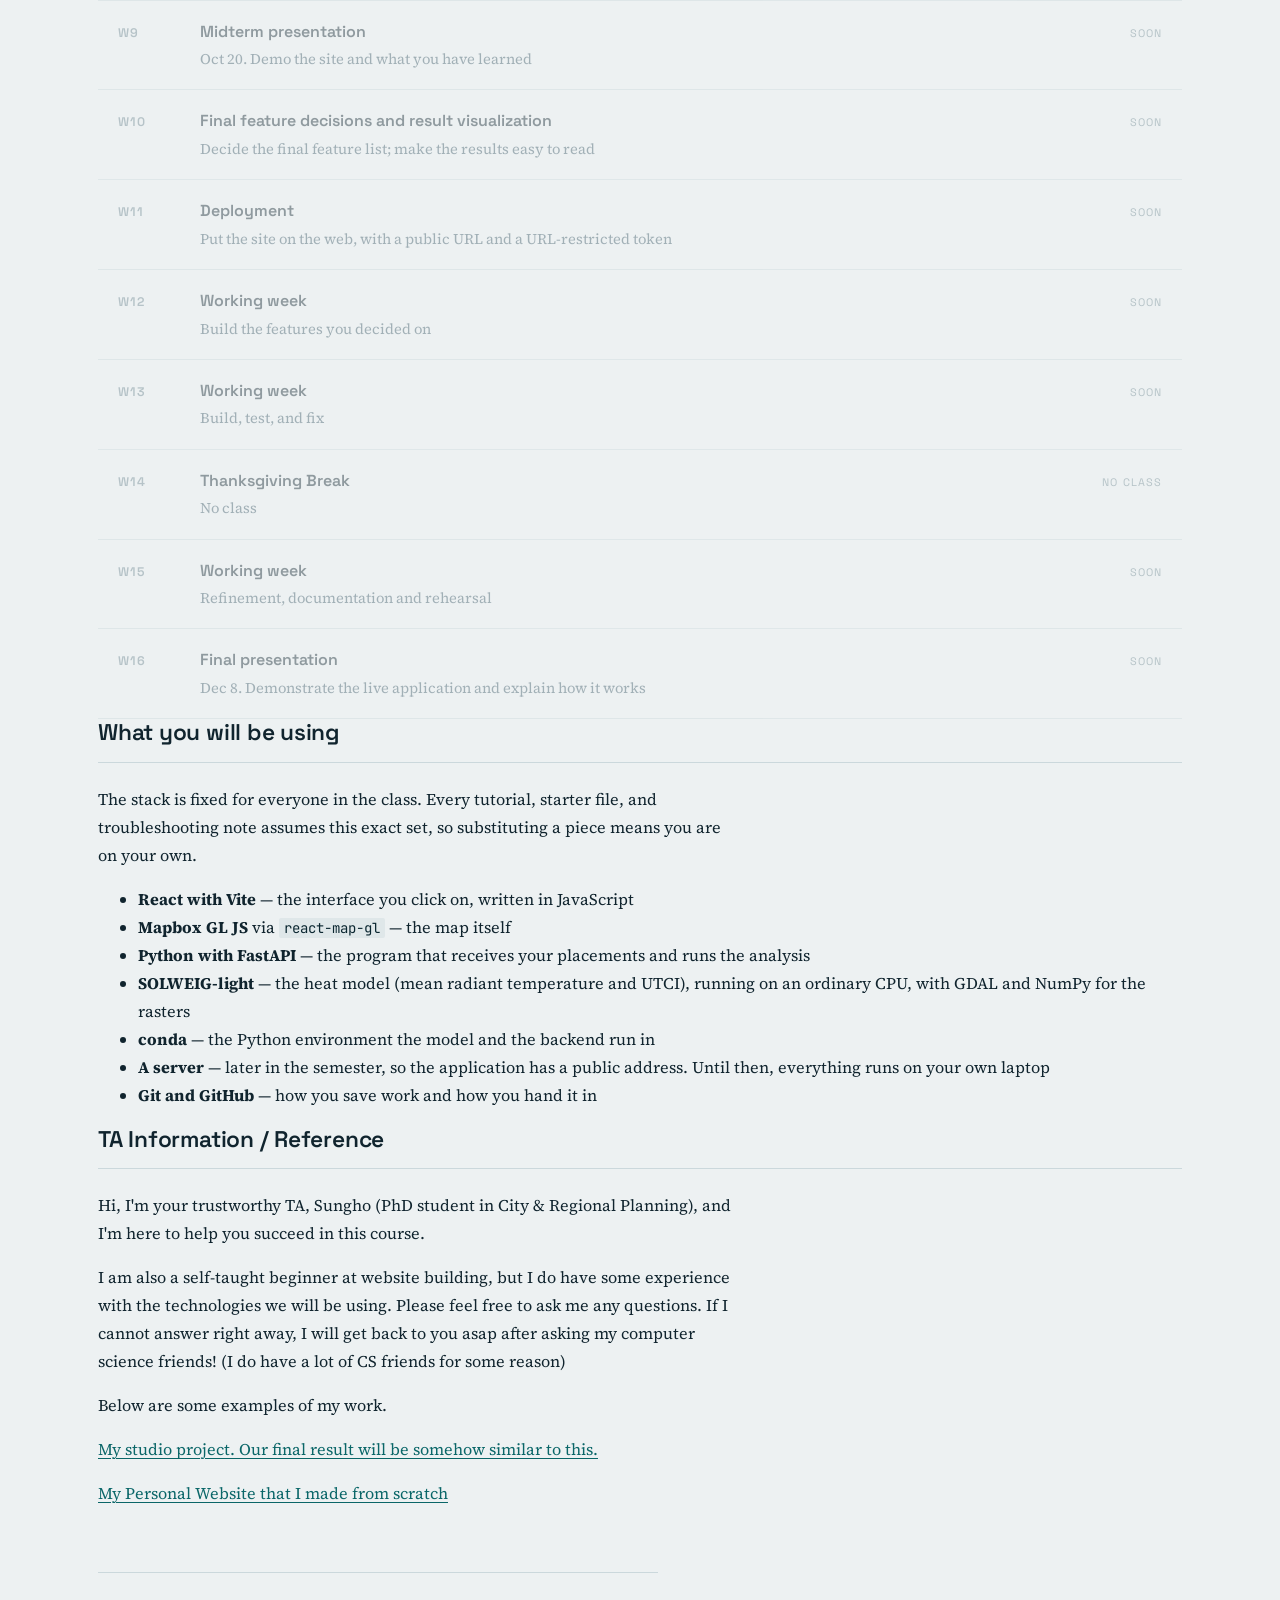
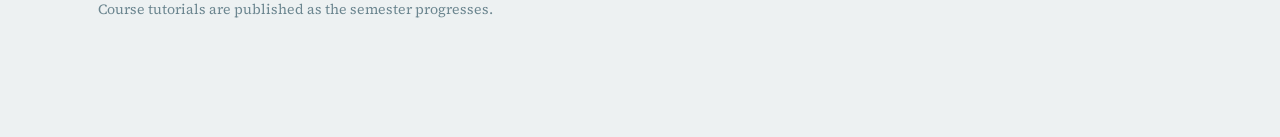
==== commit e6ac388f: "Week6 Edit2" ====
--- a/index.html
+++ b/index.html
@@ -3,7 +3,7 @@
 <head>
 <meta charset="utf-8">
 <meta name="viewport" content="width=device-width,initial-scale=1">
-<title>Cool App — Weekly Tasks</title>
+<title>Cool Choices — Weekly Tasks</title>
 <link rel="preconnect" href="https://fonts.googleapis.com">
 <link rel="preconnect" href="https://fonts.gstatic.com" crossorigin>
 <link href="https://fonts.googleapis.com/css2?family=Space+Grotesk:wght@400;500;600;700&family=Source+Serif+4:opsz,wght@8..60,400;8..60,600;8..60,700&family=JetBrains+Mono:wght@400;500&display=swap" rel="stylesheet">
@@ -13,7 +13,7 @@
 
 <header class="topbar">
   <div class="topbar-inner">
-    <a class="brand" href="index.html">Cool-Choice · Tutorials</a>
+    <a class="brand" href="index.html">Cool Choices · Tutorials</a>
   </div>
 </header>
 
@@ -21,16 +21,16 @@
 
   <div class="hero">
     <p class="eyebrow">Fall 2026 VIP Project</p>
-    <h1>Cool Choice / Website Building</h1>
-    <p class="dek">Hello! Welcome to the Cool Choice tutorials.</p>
-    <p class="dek">You will place components on a map, send them to a Python program, and see the analysis come back — a complete web application.</p>
+    <h1>Cool Choices / Website Building</h1>
+    <p class="dek">Hello! Welcome to the Cool Choices tutorials.</p>
+    <p class="dek">You will place trees on a map, send them to a Python program that runs the SOLWEIG heat model, and see how the street-level heat changes — a complete web application.</p>
 
   </div>
 
   <section>
     <h2>How to use these tutorials</h2>
     <hr class="h2-rule">
-    <p>Each week is one page, and each page is written to be worked through in a single sitting of roughly two hours (hopefully!). Follow the steps in order. At the beginning parts, you will work alone for learning basic concepts, and work together to determine what to include on website. Then you guys will work together to make one web-application.</p>
+    <p>Each week is one page, and each page is written to be worked through in a single sitting of roughly two hours (hopefully!). Follow the steps in order. In the first weeks, you work alone to learn the basic concepts, and together to decide what the website should include. From Week 5 on, you work together as a team on one web application.</p>
     <p>Every code block has a <strong>Copy</strong> button. Copying is fine and expected; you are learning to assemble a working system, not to type from scratch. Make sure that you understand what each piece does afterwards.</p>
     <p>When something breaks, open the <strong>When it breaks</strong> section at the bottom of the page before searching elsewhere. The listed problems are the ones that actually happen in this stack, and the answers are specific to it.</p>
   </section>
@@ -41,72 +41,77 @@
     <ul class="weeks">
       <li><a href="week02.html">
         <span class="wk">W2</span>
-        <span class="ttl">Environment and application shell<span class="sub">Install your tools, then build the static three-panel layout</span></span>
+        <span class="ttl">Research setup<span class="sub">GitHub, conda, and a first SOLWEIG-GPU run on the sample data</span></span>
         <span class="tag ms">Available</span>
       </a></li>
       <li><a href="week03.html">
         <span class="wk">W3</span>
-        <span class="ttl">JavaScript: four essential patterns<span class="sub">Arrays of objects, immutable updates, events, and fetch</span></span>
+        <span class="ttl">SOLWEIG-GPU on PACE ICE + JavaScript<span class="sub">The same run on a GPU; four JavaScript patterns we use all semester</span></span>
         <span class="tag ms">Available</span>
       </a></li>
       <li><a href="week04.html">
         <span class="wk">W4</span>
-        <span class="ttl">React and the Map<span class="sub">React Essentials</span></span>
+        <span class="ttl">React and the map<span class="sub">Components, props and state; a Mapbox map with markers</span></span>
         <span class="tag ms">Available</span>
       </a></li>
       <li><a href="week05.html">
         <span class="wk">W5</span>
-        <span class="ttl">Solweig-Light Verstion & Website Building<span class="sub">Testing the Solweig-Light version and building the website</span></span>
+        <span class="ttl">SOLWEIG-light and the project skeleton<span class="sub">Testing SOLWEIG-light; the team project's backend, frontend and features</span></span>
+        <span class="tag ms">Available</span>
+      </a></li>
+      <li><a href="week06.html">
+        <span class="wk">W6</span>
+        <span class="ttl">Run analysis, end to end<span class="sub">The prototype on your laptop: place trees, run SOLWEIG-light, see the difference</span></span>
         <span class="tag ms">Available</span>
       </a></li>
       <li><span class="locked">
-        <span class="wk">W6</span>
-        <span class="ttl">Rendering a Mapbox map<span class="sub">Get a token, put a real interactive map on the page</span></span>
-        <span class="tag">Soon</span>
-      </a></li>
-      <li><span class="locked">
         <span class="wk">W7</span>
-        <span class="ttl">Placing components on the map<span class="sub">Click to place, drag to move, click to delete</span></span>
-        <span class="tag">Soon</span>
+        <span class="ttl">Fall Break<span class="sub">No class on Oct 5 and 6. Keep going with Week 6</span></span>
+        <span class="tag">No class</span>
       </span></li>
       <li><span class="locked">
         <span class="wk">W8</span>
-        <span class="ttl">A Python backend with FastAPI<span class="sub">Your first endpoint, tested without any frontend</span></span>
+        <span class="ttl">Choosing tree sizes, and more features<span class="sub">Let people set tree height and crown size; website objective 2</span></span>
         <span class="tag">Soon</span>
       </span></li>
       <li><span class="locked">
         <span class="wk">W9</span>
-        <span class="ttl">The first round trip<span class="sub">CORS, two servers, one hard-coded request</span></span>
+        <span class="ttl">Midterm presentation<span class="sub">Oct 20. Demo the site and what you have learned</span></span>
         <span class="tag">Soon</span>
       </span></li>
       <li><span class="locked">
         <span class="wk">W10</span>
-        <span class="ttl">Real data and failure handling<span class="sub">Send live placements; handle loading and errors</span></span>
+        <span class="ttl">Final feature decisions and result visualization<span class="sub">Decide the final feature list; make the results easy to read</span></span>
         <span class="tag">Soon</span>
       </span></li>
       <li><span class="locked">
         <span class="wk">W11</span>
-        <span class="ttl">Implementing the analysis<span class="sub">Distances, buffers, and GeoJSON output</span></span>
+        <span class="ttl">Deployment<span class="sub">Put the site on the web, with a public URL and a URL-restricted token</span></span>
         <span class="tag">Soon</span>
       </span></li>
       <li><span class="locked">
         <span class="wk">W12</span>
-        <span class="ttl">Visualizing results on the map<span class="sub">Draw the analysis back as a styled layer</span></span>
+        <span class="ttl">Working week<span class="sub">Build the features you decided on</span></span>
         <span class="tag">Soon</span>
       </span></li>
       <li><span class="locked">
         <span class="wk">W13</span>
-        <span class="ttl">Deployment<span class="sub">Public URLs, environment variables, token security</span></span>
+        <span class="ttl">Working week<span class="sub">Build, test, and fix</span></span>
         <span class="tag">Soon</span>
       </span></li>
       <li><span class="locked">
         <span class="wk">W14</span>
-        <span class="ttl">Refinement and documentation<span class="sub">Fix, document, rehearse — and catch up if needed</span></span>
+        <span class="ttl">Thanksgiving Break<span class="sub">No class</span></span>
+        <span class="tag">No class</span>
+      </span></li>
+      <li><span class="locked">
+        <span class="wk">W15</span>
+        <span class="ttl">Working week<span class="sub">Refinement, documentation and rehearsal</span></span>
         <span class="tag">Soon</span>
       </span></li>
       <li><span class="locked">
-        <span class="wk">W15</span>
-        <span class="ttl">Final presentation<span class="sub">Demonstrate the live application and defend your code</span></span>
+        <span class="wk">W16</span>
+        <span class="ttl">Final presentation<span class="sub">Dec 8. Demonstrate the live application and explain how it works</span></span>
         <span class="tag">Soon</span>
       </span></li>
     </ul>
@@ -119,9 +124,10 @@
     <ul>
       <li><strong>React with Vite</strong> — the interface you click on, written in JavaScript</li>
       <li><strong>Mapbox GL JS</strong> via <code>react-map-gl</code> — the map itself</li>
-      <li><strong>Python with FastAPI</strong> — the program that receives your placements and analyzes them</li>
-      <li><strong>geopy and shapely</strong> — distance and geometry calculations</li>
-      <li><strong>Vercel and Render</strong> — free hosting, so your application has a public address</li>
+      <li><strong>Python with FastAPI</strong> — the program that receives your placements and runs the analysis</li>
+      <li><strong>SOLWEIG-light</strong> — the heat model (mean radiant temperature and UTCI), running on an ordinary CPU, with GDAL and NumPy for the rasters</li>
+      <li><strong>conda</strong> — the Python environment the model and the backend run in</li>
+      <li><strong>A server</strong> — later in the semester, so the application has a public address. Until then, everything runs on your own laptop</li>
       <li><strong>Git and GitHub</strong> — how you save work and how you hand it in</li>
     </ul>
   </section>
@@ -130,8 +136,8 @@
     <h2>TA Information / Reference</h2>
     <hr class="h2-rule">
     <p>Hi, I'm your trustworthy TA, Sungho (PhD student in City & Regional Planning), and I'm here to help you succeed in this course.</p>
-    <p>Although I am also beginner of website building (I studied by myself), but I do have some experience with the technologies we will be using. Please feel free to ask me any questions. If I cannot answer right away, I will be getting back to you asap after I ask to my computer science friends! (I do have a lot of CS friends for some reasons)</p>
-    <p>Below URL is a examples of my works.</p>
+    <p>I am also a self-taught beginner at website building, but I do have some experience with the technologies we will be using. Please feel free to ask me any questions. If I cannot answer right away, I will get back to you asap after asking my computer science friends! (I do have a lot of CS friends for some reason)</p>
+    <p>Below are some examples of my work.</p>
     <p><a href="https://synn-arch.github.io/BanchoHistory/" target="_blank" rel="noopener noreferrer">My studio project. Our final result will be somehow similar to this.</a></p>
     <p><a href="https://sunghosynn.xyz/" target="_blank" rel="noopener noreferrer">My Personal Website that I made from scratch</a></p>
   </section>
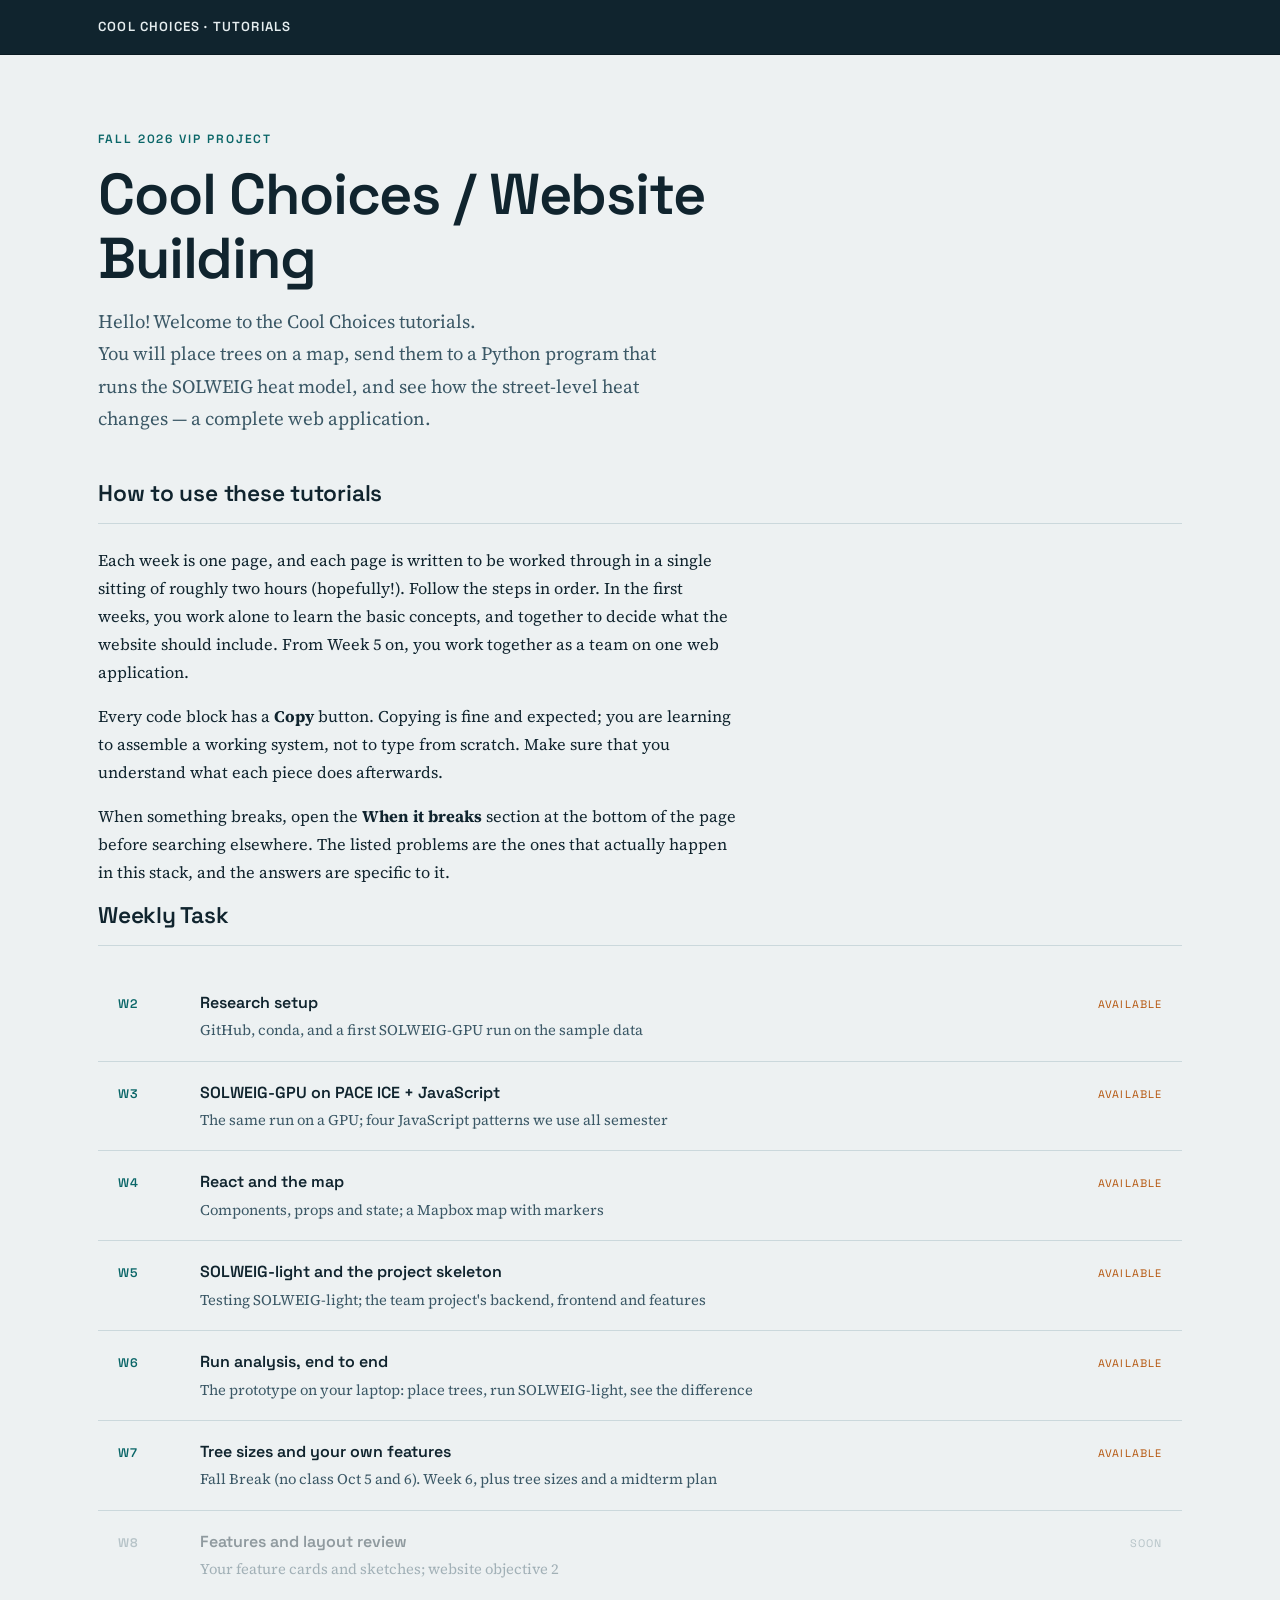
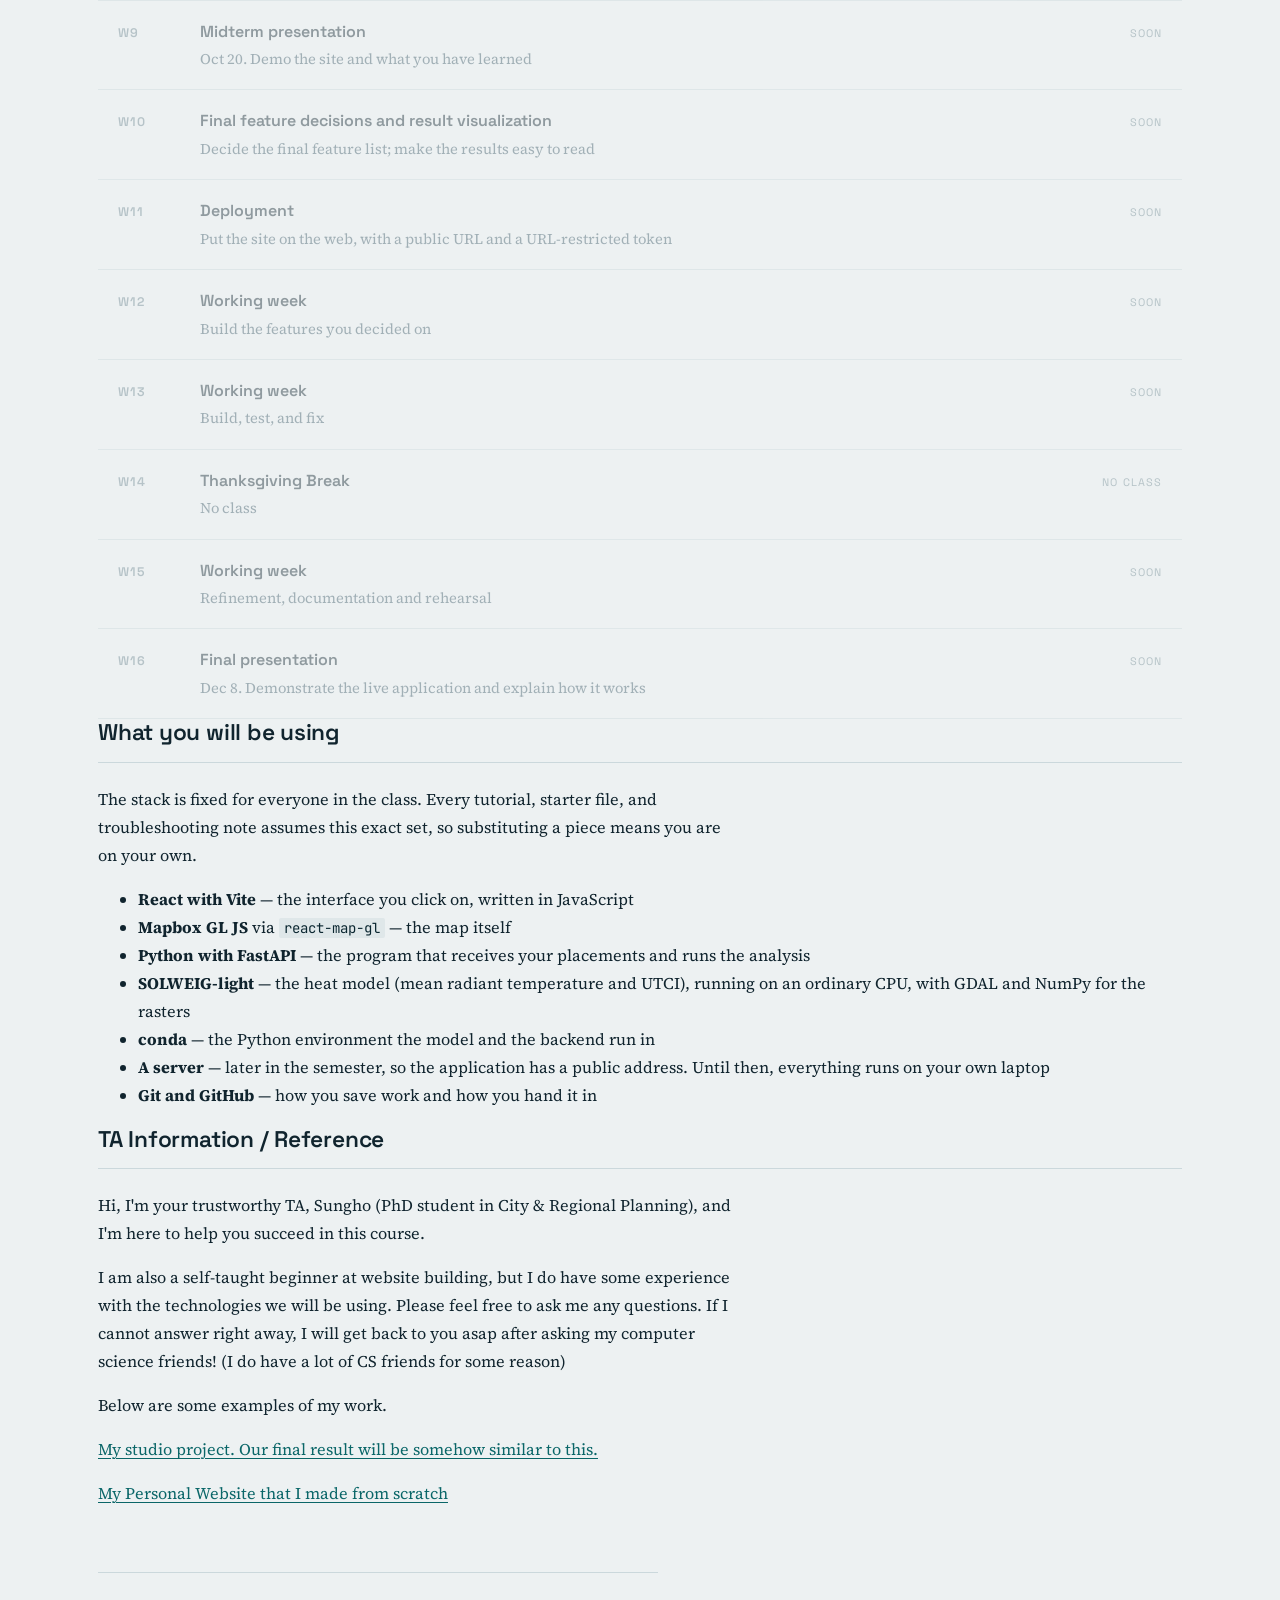
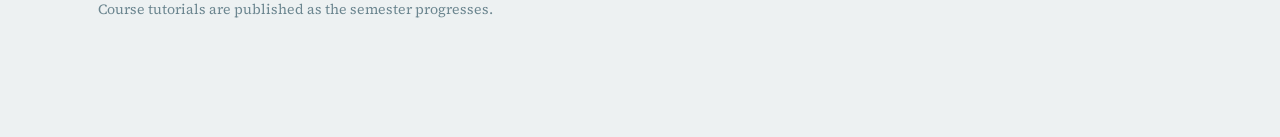
==== commit 1b2b8ffb: "Week7 Update" ====
--- a/index.html
+++ b/index.html
@@ -64,14 +64,14 @@
         <span class="ttl">Run analysis, end to end<span class="sub">The prototype on your laptop: place trees, run SOLWEIG-light, see the difference</span></span>
         <span class="tag ms">Available</span>
       </a></li>
-      <li><span class="locked">
+      <li><a href="week07.html">
         <span class="wk">W7</span>
-        <span class="ttl">Fall Break<span class="sub">No class on Oct 5 and 6. Keep going with Week 6</span></span>
-        <span class="tag">No class</span>
-      </span></li>
+        <span class="ttl">Tree sizes and your own features<span class="sub">Fall Break (no class Oct 5 and 6). Week 6, plus tree sizes and a midterm plan</span></span>
+        <span class="tag ms">Available</span>
+      </a></li>
       <li><span class="locked">
         <span class="wk">W8</span>
-        <span class="ttl">Choosing tree sizes, and more features<span class="sub">Let people set tree height and crown size; website objective 2</span></span>
+        <span class="ttl">Features and layout review<span class="sub">Your feature cards and sketches; website objective 2</span></span>
         <span class="tag">Soon</span>
       </span></li>
       <li><span class="locked">
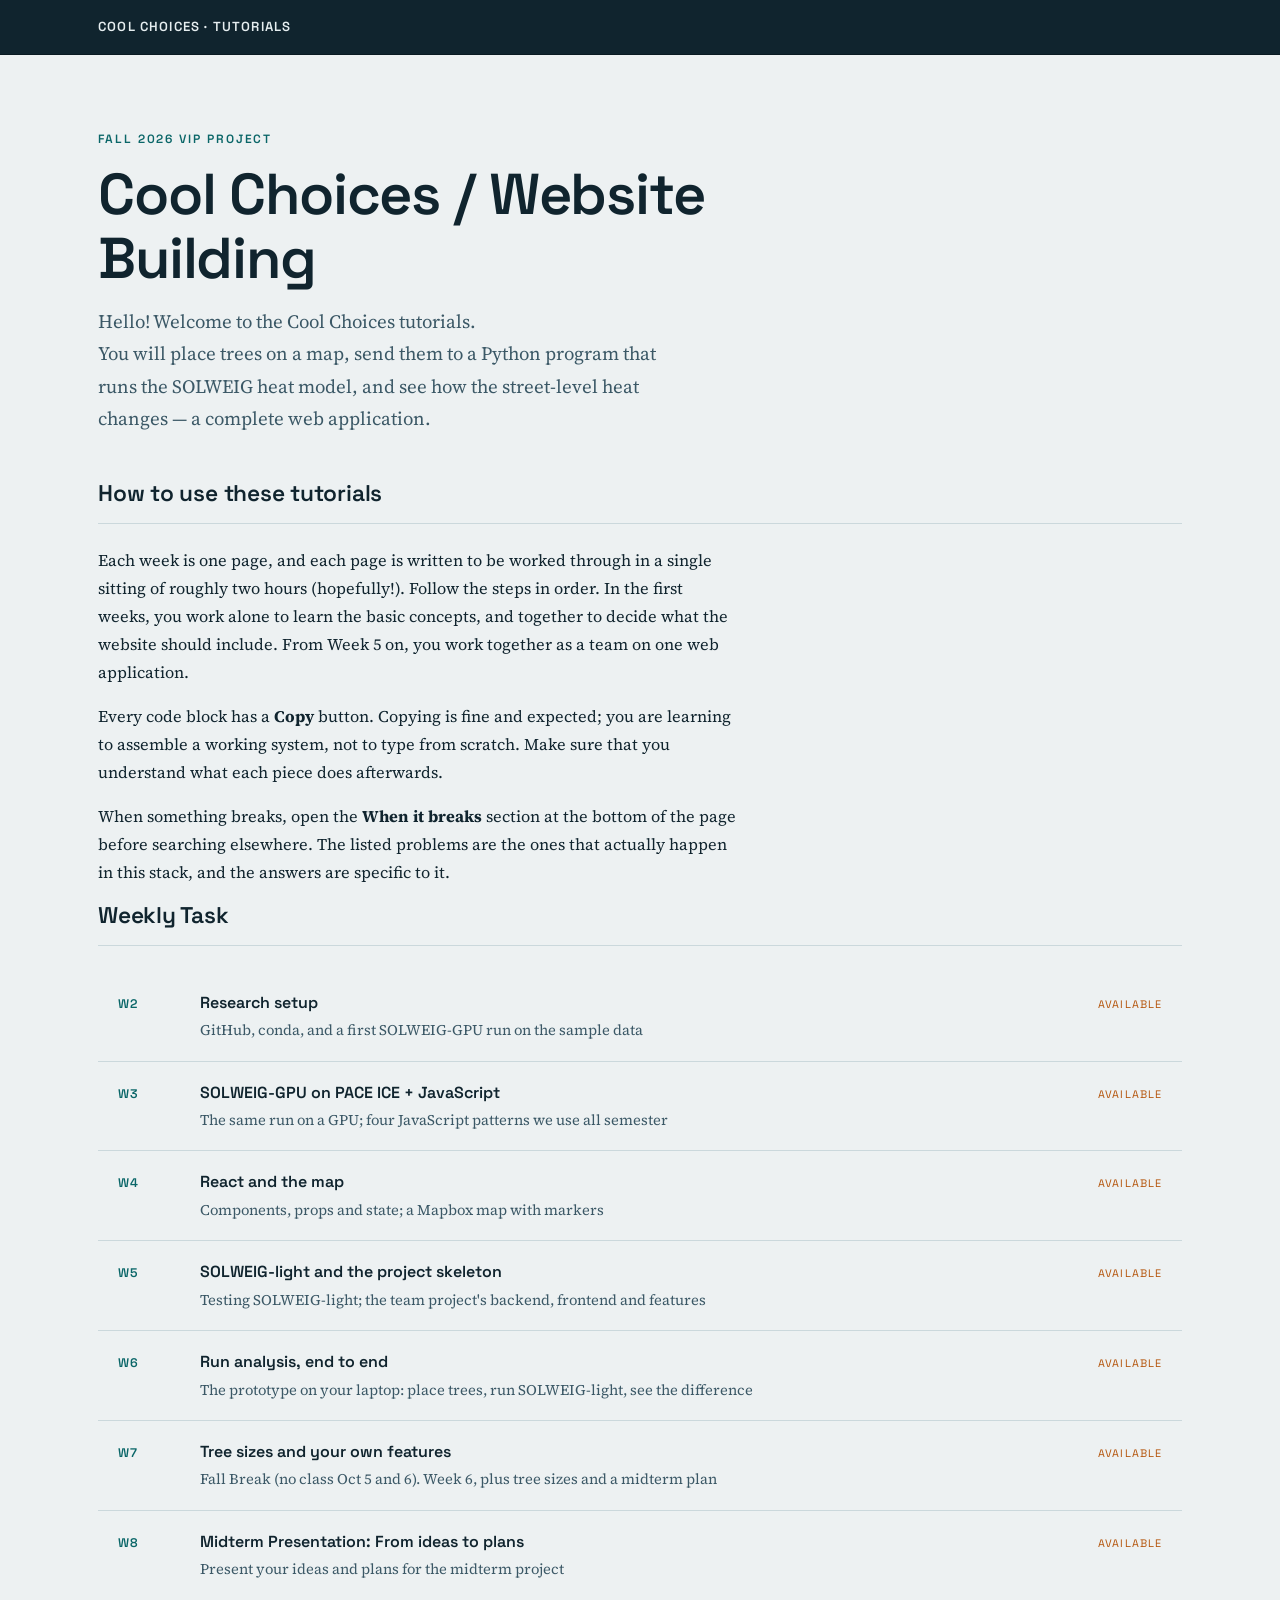
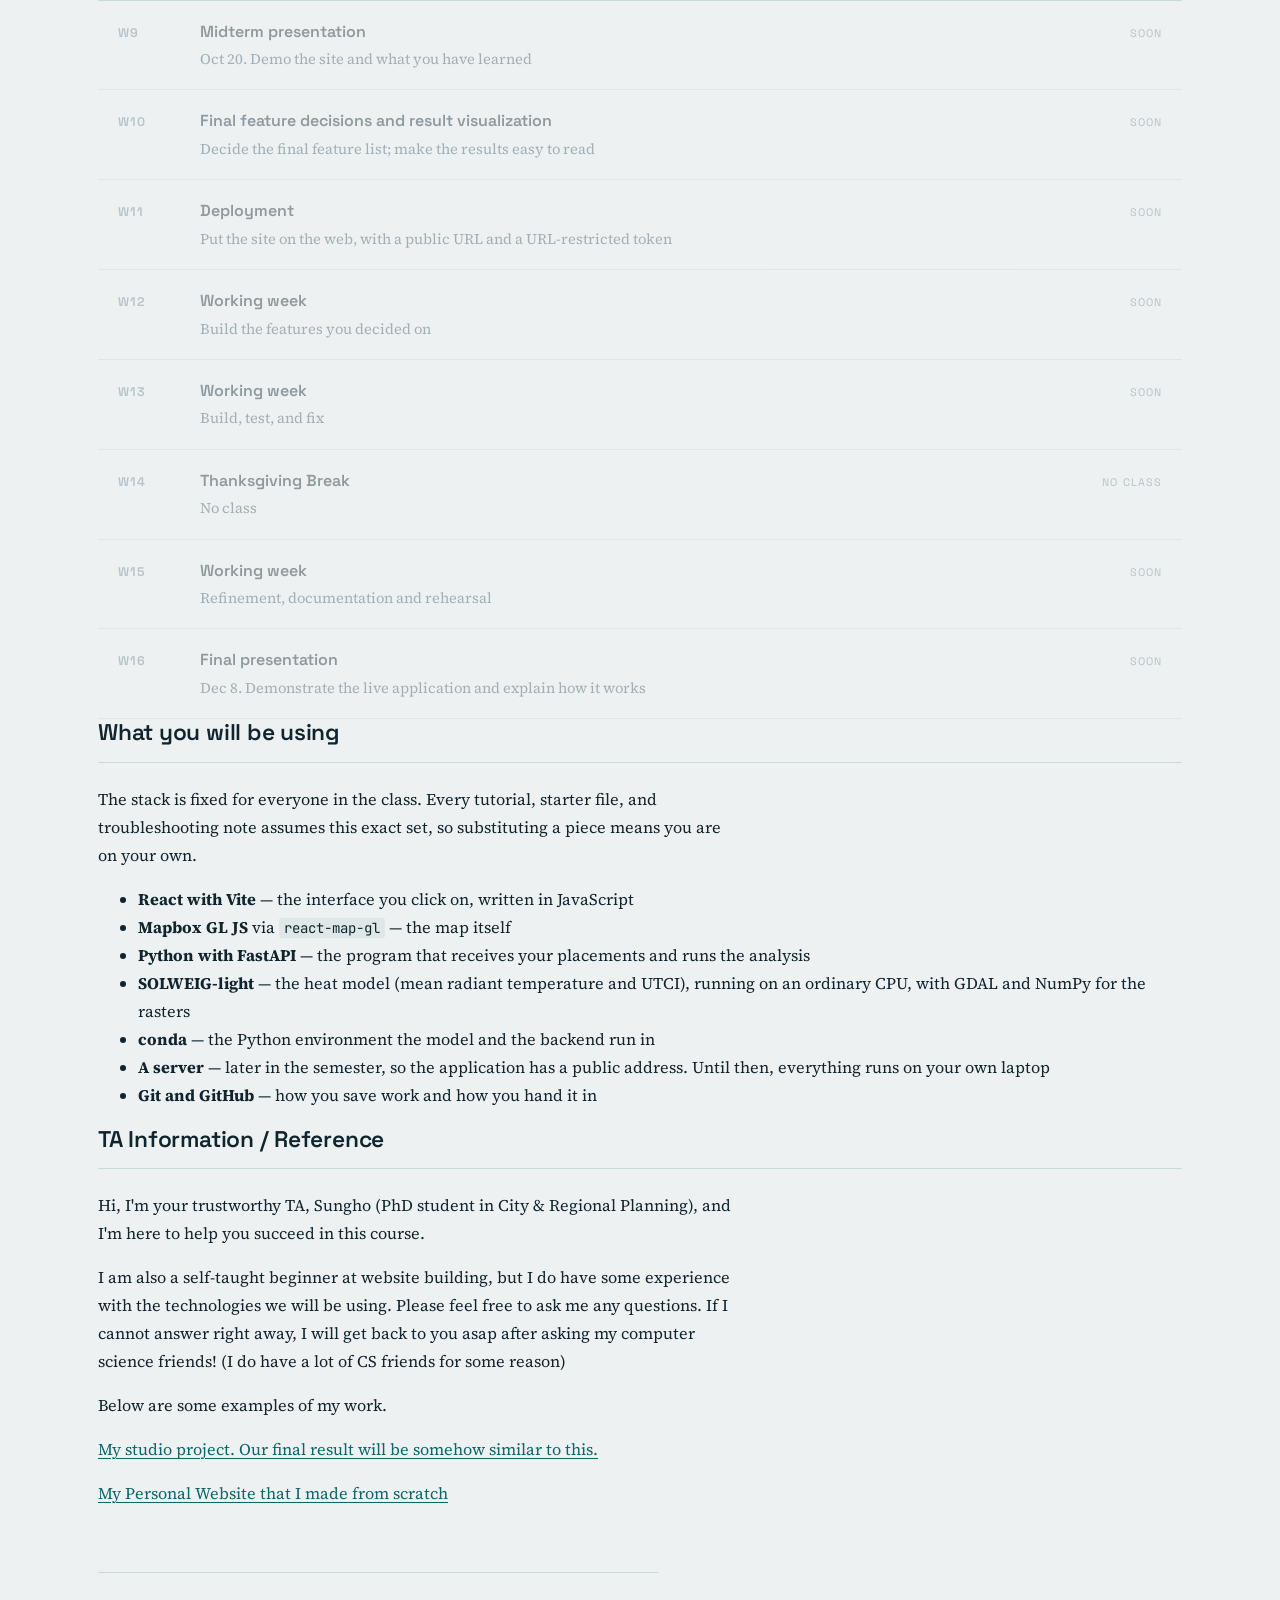
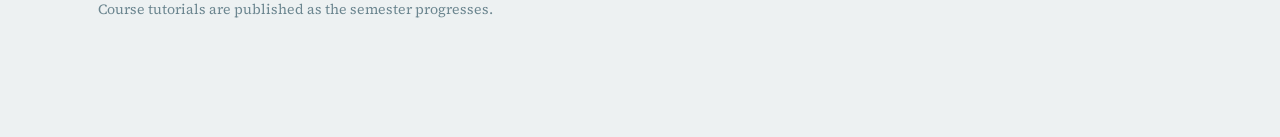
==== commit 70915a79: "Week8 Index" ====
--- a/index.html
+++ b/index.html
@@ -69,11 +69,11 @@
         <span class="ttl">Tree sizes and your own features<span class="sub">Fall Break (no class Oct 5 and 6). Week 6, plus tree sizes and a midterm plan</span></span>
         <span class="tag ms">Available</span>
       </a></li>
-      <li><span class="locked">
+      <li><a href="week08.html">
         <span class="wk">W8</span>
-        <span class="ttl">Features and layout review<span class="sub">Your feature cards and sketches; website objective 2</span></span>
-        <span class="tag">Soon</span>
-      </span></li>
+        <span class="ttl">Midterm Presentation: From ideas to plans<span class="sub">Present your ideas and plans for the midterm project</span></span>
+        <span class="tag ms">Available</span>
+      </a></li>
       <li><span class="locked">
         <span class="wk">W9</span>
         <span class="ttl">Midterm presentation<span class="sub">Oct 20. Demo the site and what you have learned</span></span>
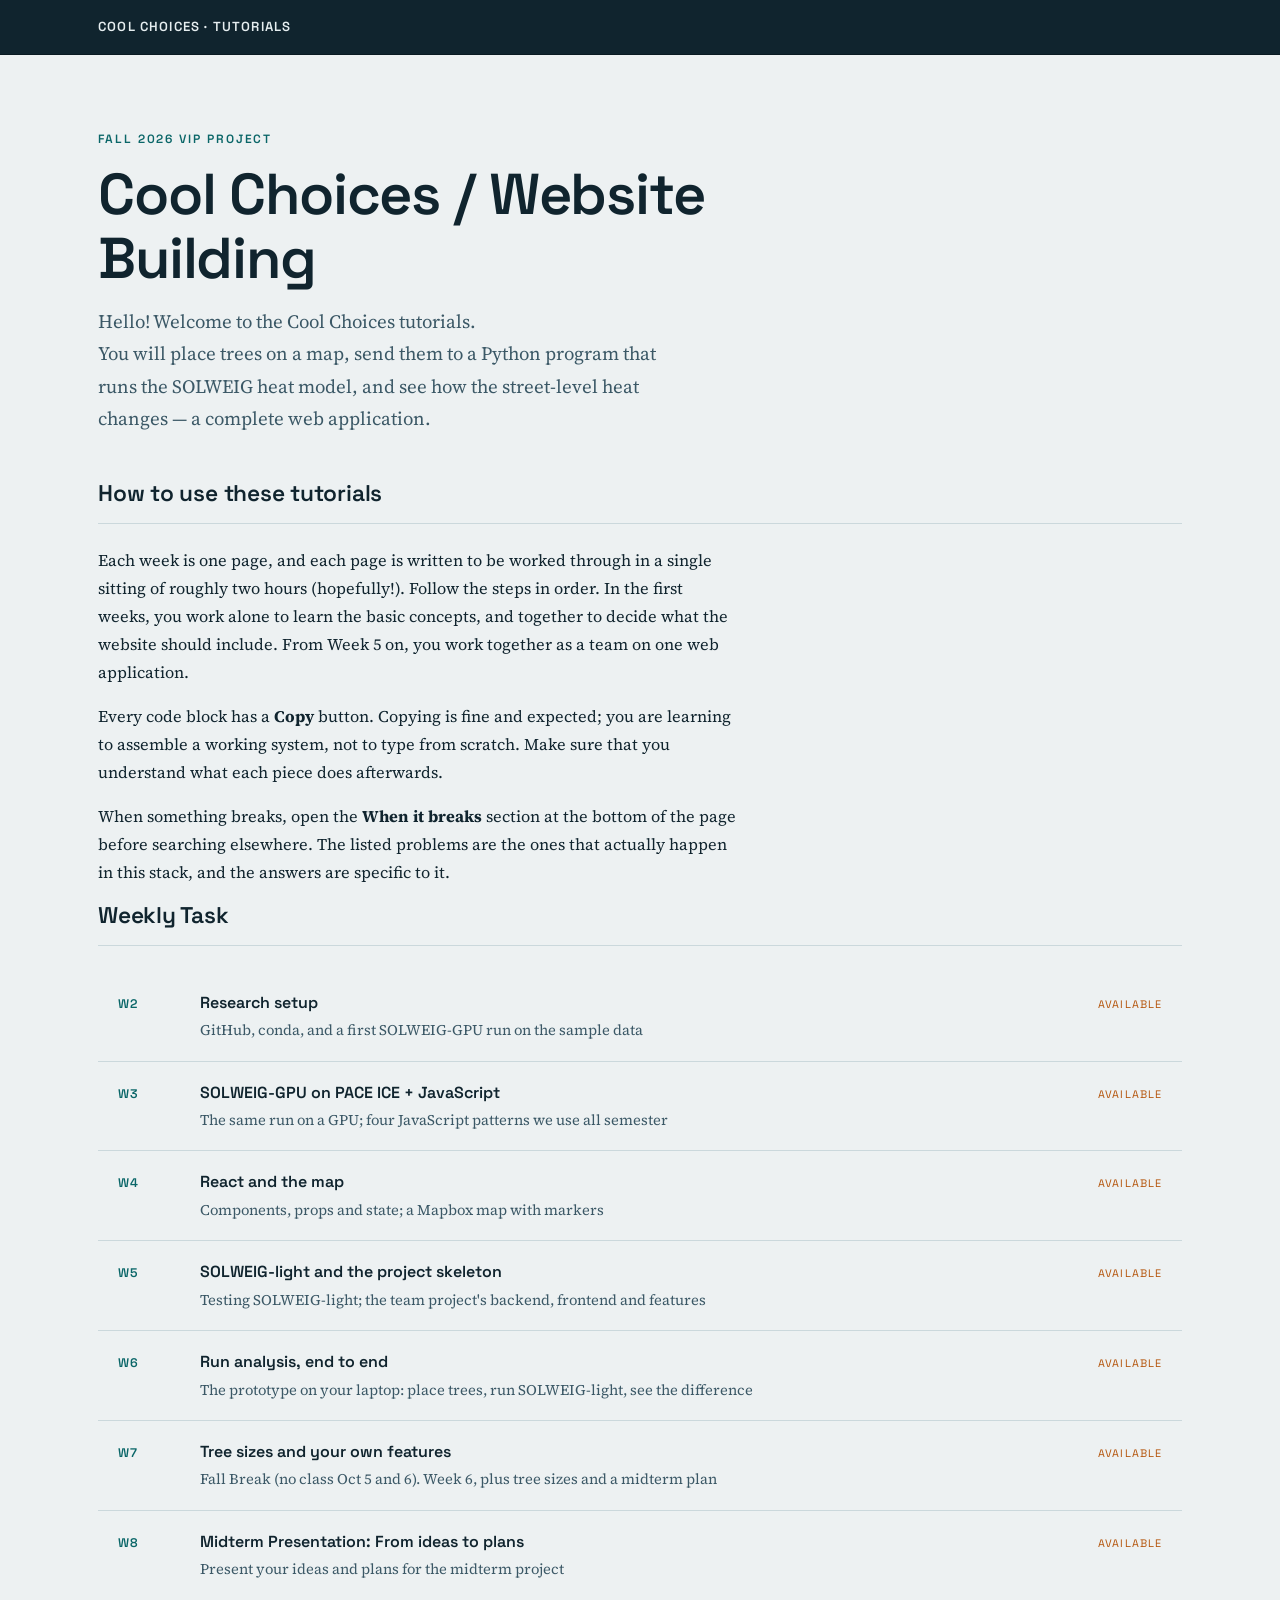
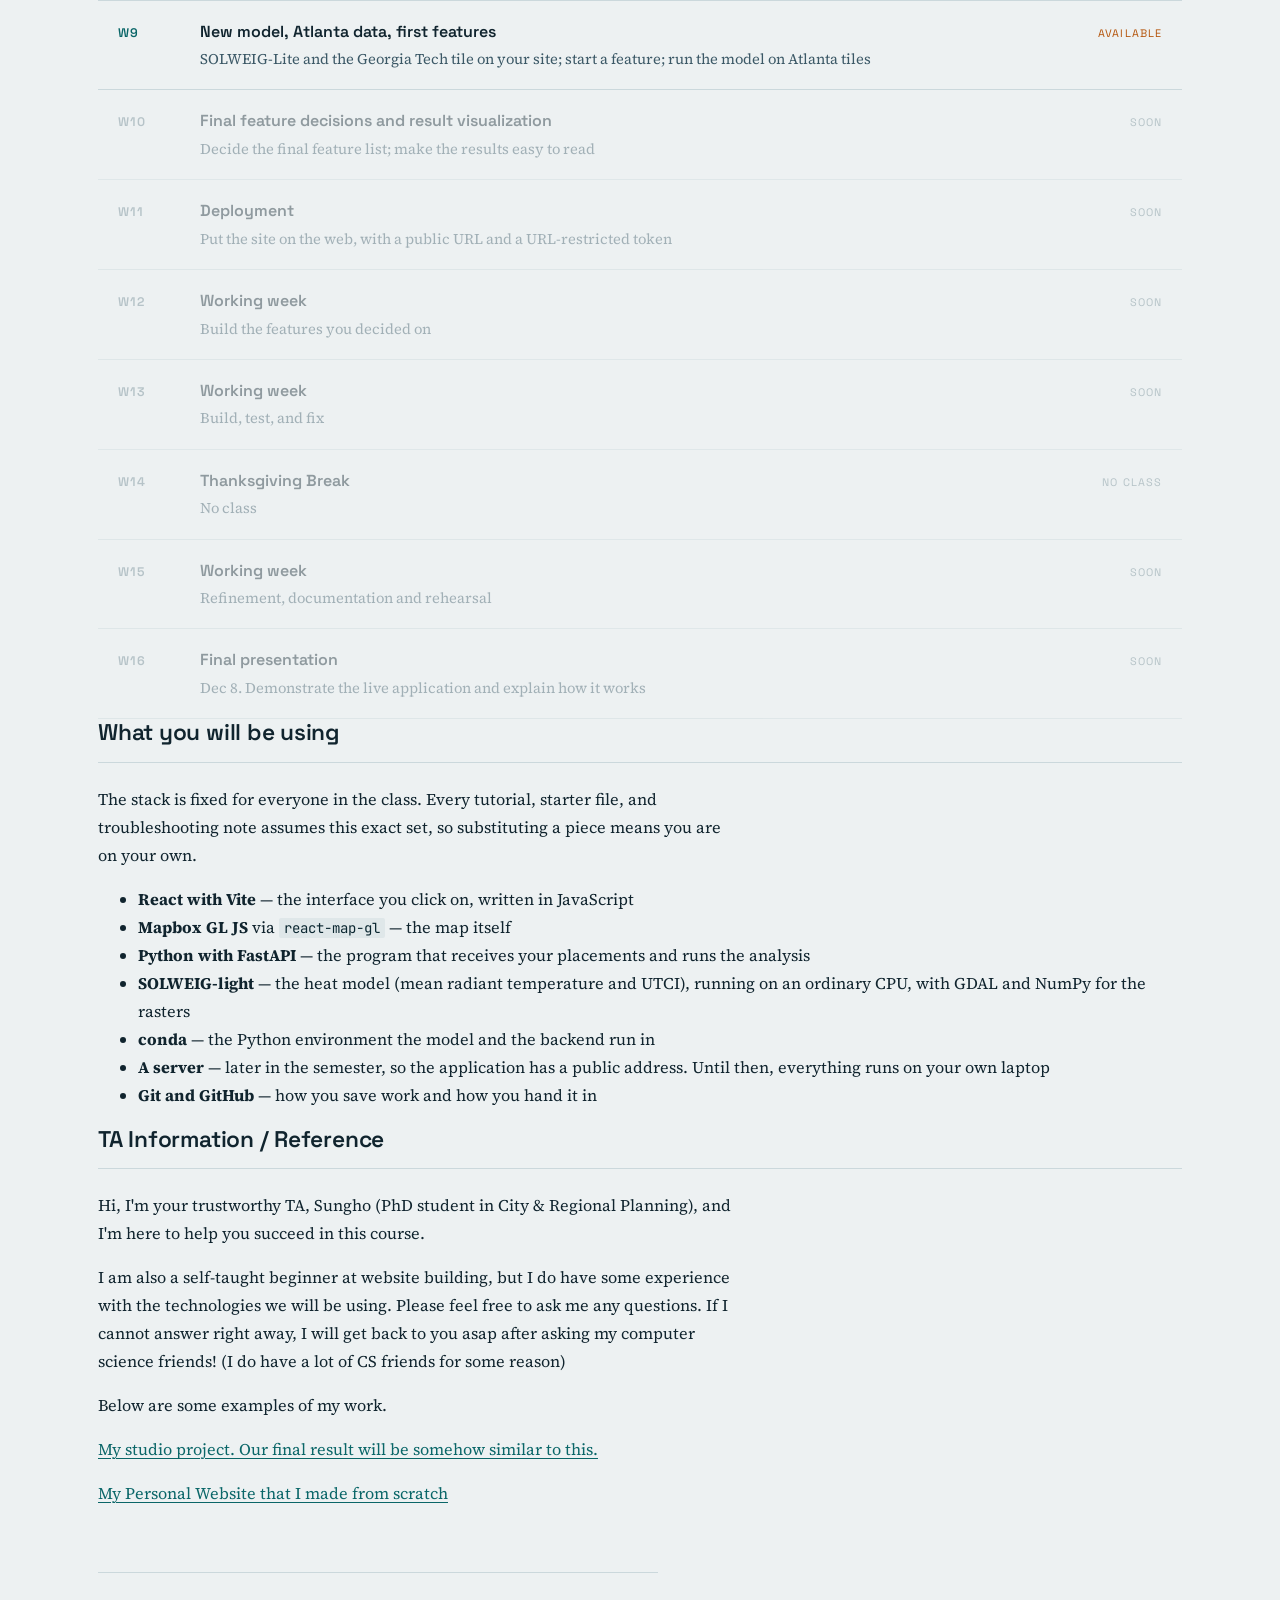
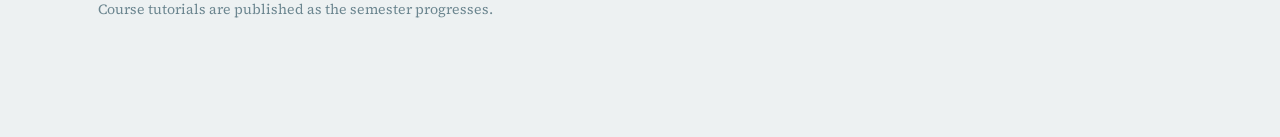
==== commit 17189464: "week9" ====
--- a/index.html
+++ b/index.html
@@ -74,11 +74,11 @@
         <span class="ttl">Midterm Presentation: From ideas to plans<span class="sub">Present your ideas and plans for the midterm project</span></span>
         <span class="tag ms">Available</span>
       </a></li>
-      <li><span class="locked">
+      <li><a href="week09.html">
         <span class="wk">W9</span>
-        <span class="ttl">Midterm presentation<span class="sub">Oct 20. Demo the site and what you have learned</span></span>
-        <span class="tag">Soon</span>
-      </span></li>
+        <span class="ttl">New model, Atlanta data, first features<span class="sub">SOLWEIG-Lite and the Georgia Tech tile on your site; start a feature; run the model on Atlanta tiles</span></span>
+        <span class="tag ms">Available</span>
+      </a></li>
       <li><span class="locked">
         <span class="wk">W10</span>
         <span class="ttl">Final feature decisions and result visualization<span class="sub">Decide the final feature list; make the results easy to read</span></span>
